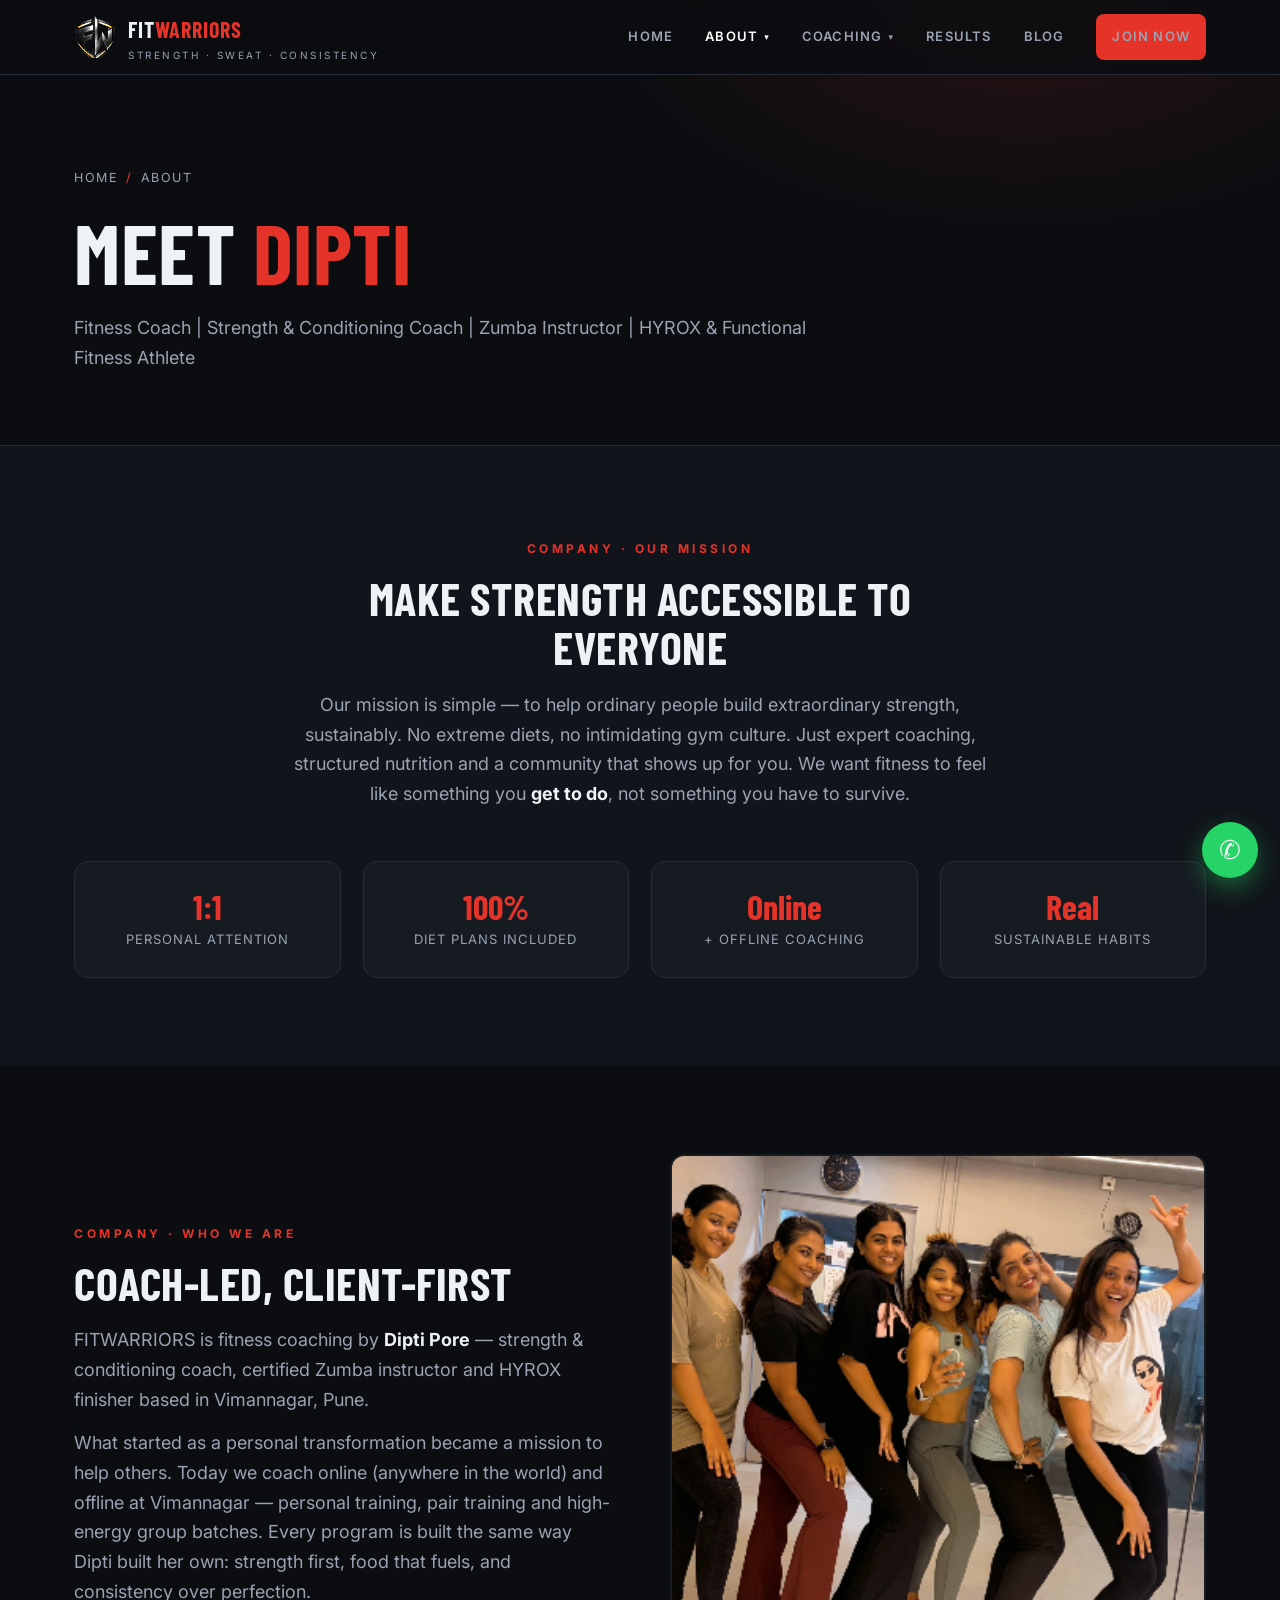
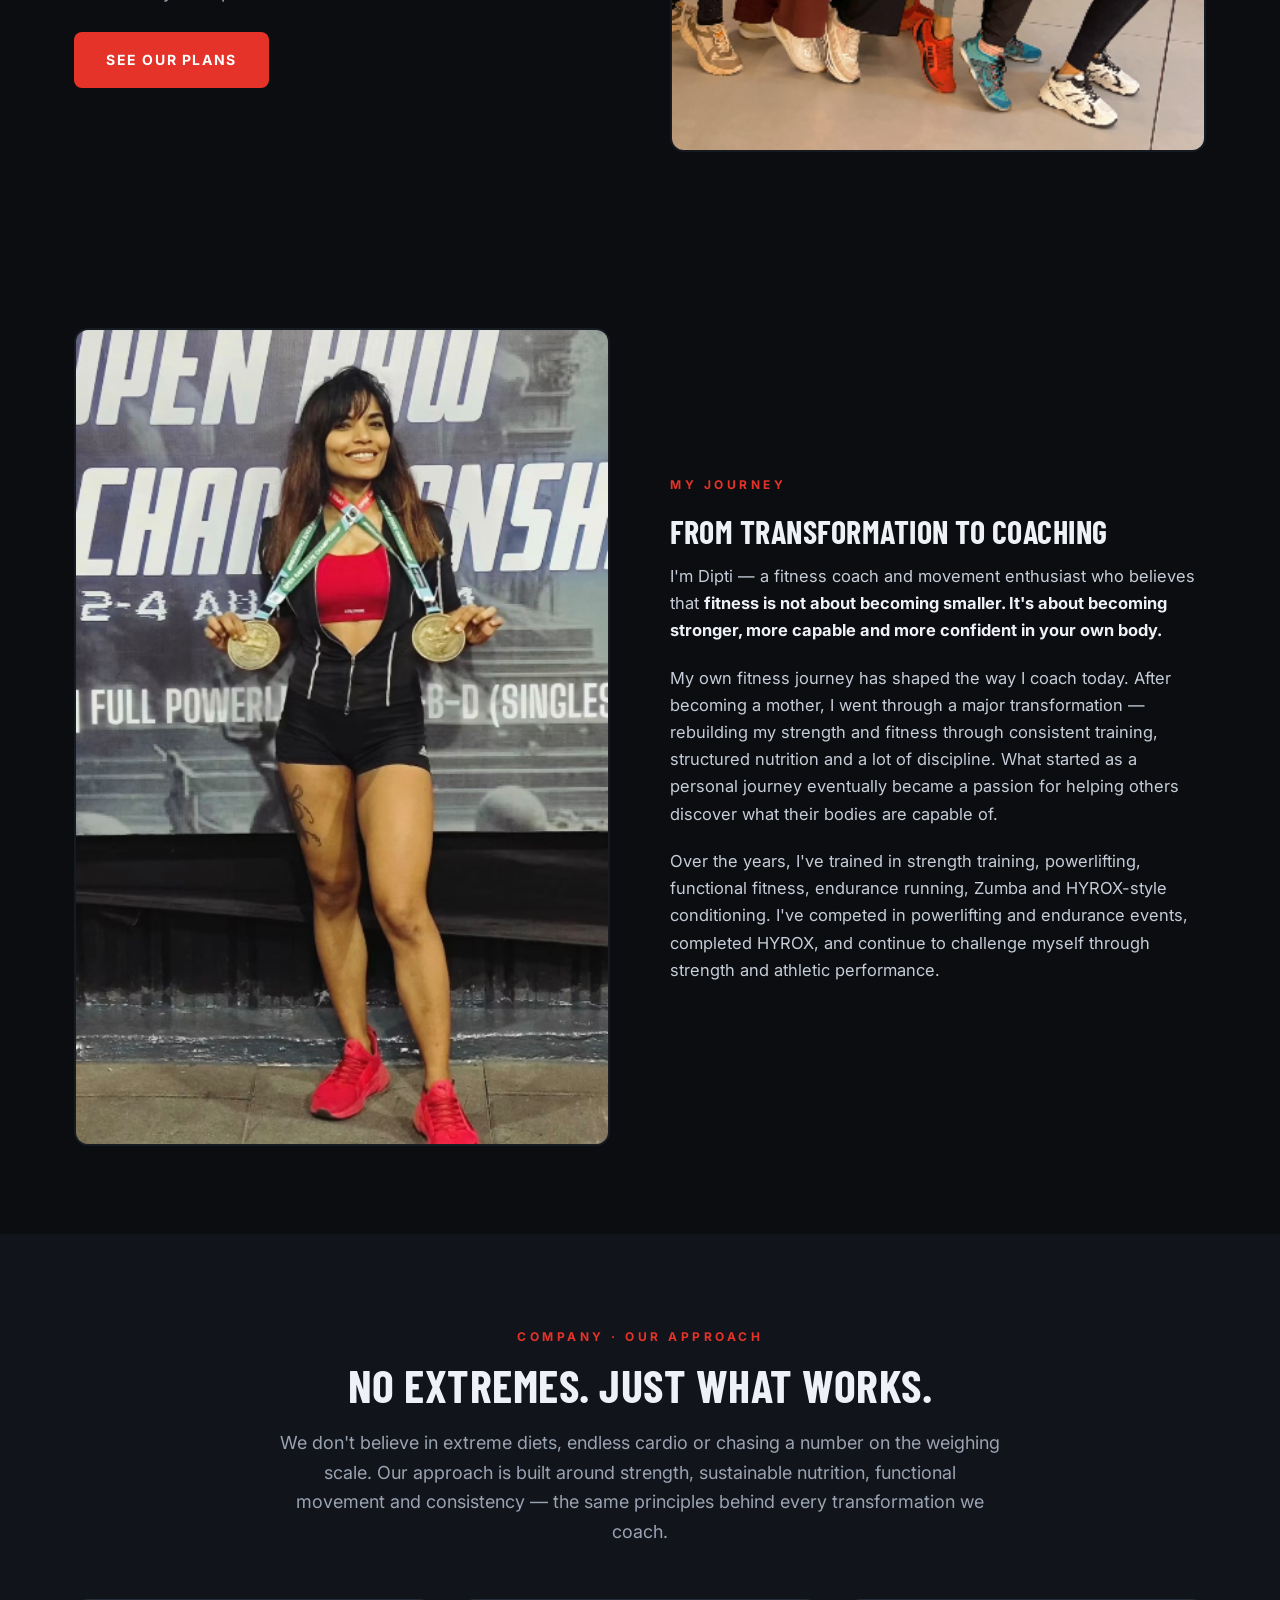
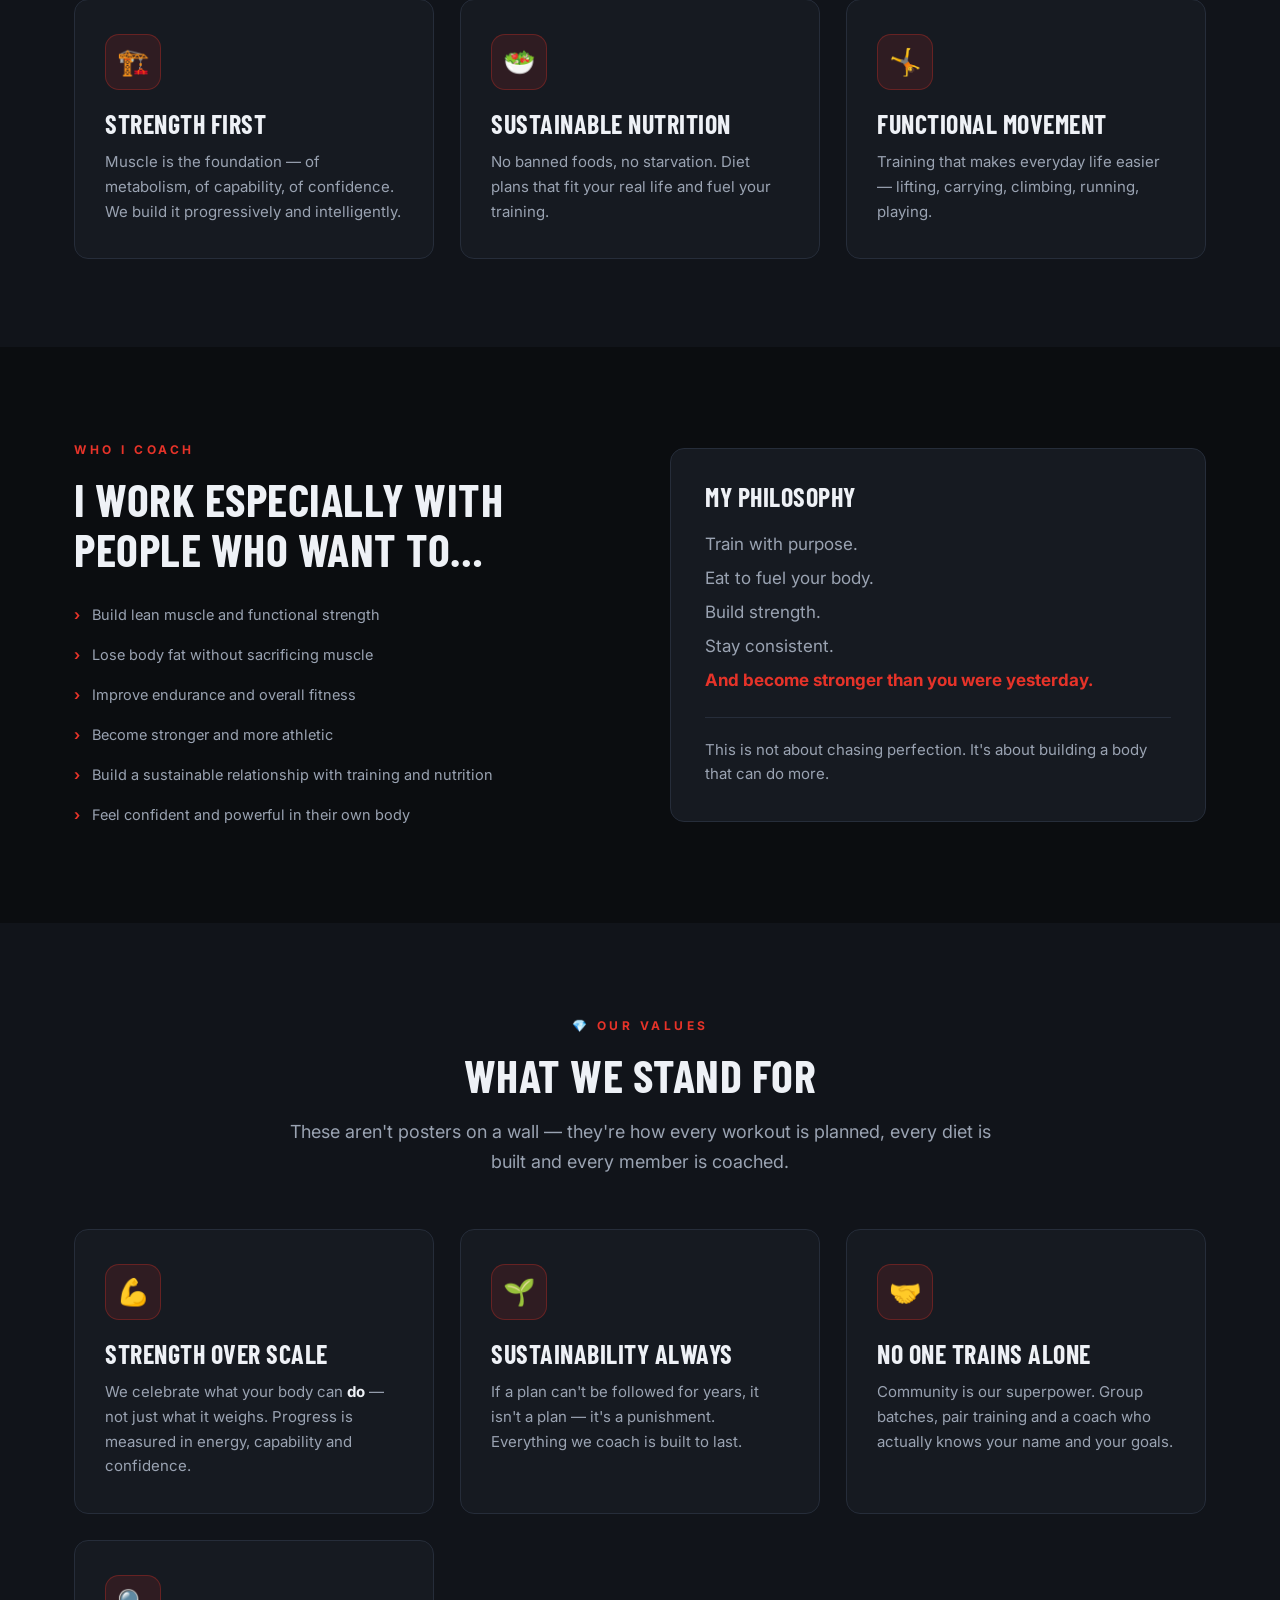
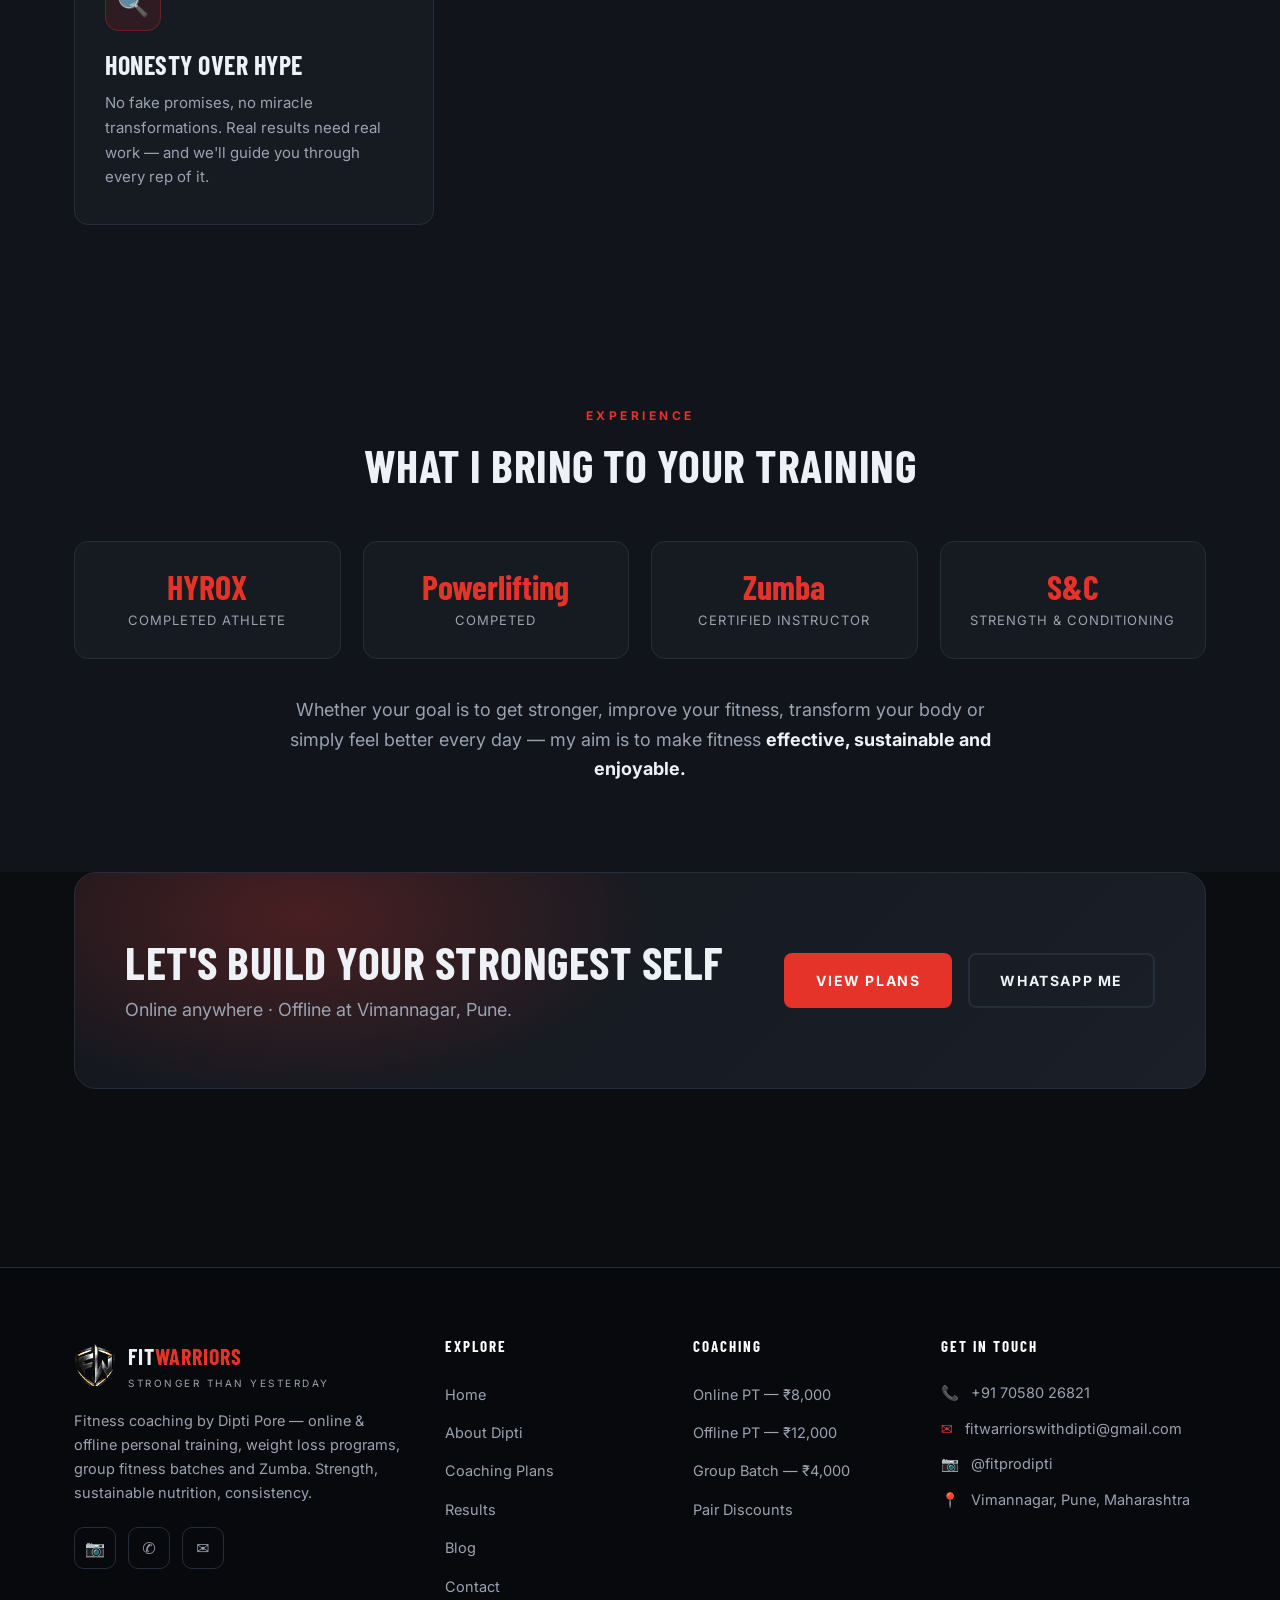
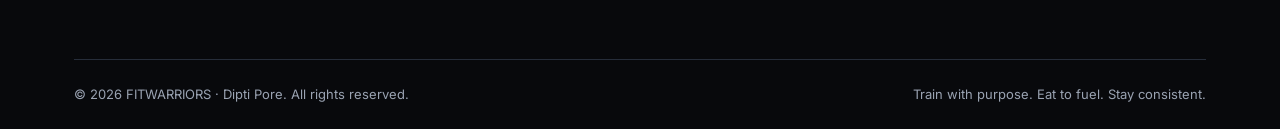
==== about.html @ 7a4e3135 "Initial commit: Complete FITWarrirors project Features added: - Main index.html with hero section - " ====
<!DOCTYPE html>
<html lang="en">
<head>
  <meta charset="UTF-8">
  <meta name="viewport" content="width=device-width, initial-scale=1.0">
  <title>About Dipti | Fitness Coach & HYROX Athlete | FITWARRIORS Pune</title>
  <meta name="description" content="Meet Dipti Pore — fitness coach, strength & conditioning coach, Zumba instructor and HYROX athlete in Vimannagar, Pune. Postpartum transformation to coaching.">
  <link rel="preconnect" href="https://fonts.googleapis.com">
  <link rel="preconnect" href="https://fonts.gstatic.com" crossorigin>
  <link href="https://fonts.googleapis.com/css2?family=Barlow+Condensed:wght@600;700&family=Inter:wght@400;500;600;700&display=swap" rel="stylesheet">
  <link rel="stylesheet" href="css/style.css">
  <link rel="icon" type="image/png" sizes="64x64" href="favicon.png">
  <link rel="apple-touch-icon" href="logo.png">
</head>
<body>

  <div class="scroll-progress"></div>
  <div class="blob-field">
    <div class="blob blob--1"></div>
    <div class="blob blob--2"></div>
    <div class="blob blob--3"></div>
  </div>

  <header class="site-header">
    <div class="container nav">
      <a class="brand" href="index.html">
        <img class="brand-mark" src="logo-mark.png" alt="FitWarriors logo" width="42" height="42">
        <span>
          <span class="brand-name">Fit<span>Warriors</span></span>
          <span class="brand-tag">Strength · Sweat · Consistency</span>
        </span>
      </a>
      <nav>
        <ul class="nav-links" id="nav-menu">
          <li><a href="index.html">Home</a></li>
          <li class="has-dropdown">
            <a href="about.html">About <span class="caret">▾</span></a>
            <ul class="dropdown">
              <li class="dropdown-label">Company</li>
              <li><a href="about.html#mission">Our Mission</a></li>
              <li><a href="about.html#who-we-are">Who We Are</a></li>
              <li><a href="about.html#approach">Our Approach</a></li>
              <li><a href="about.html#values" class="dropdown-standalone">💎 Our Values</a></li>
            </ul>
          </li>
          <li class="has-dropdown">
            <a href="plans.html">Coaching <span class="caret">▾</span></a>
            <ul class="dropdown">
              <li class="dropdown-label">Coaching Plans</li>
              <li><a href="plans.html#online">Online Personal Training</a></li>
              <li><a href="plans.html#offline">Offline Personal Training</a></li>
              <li><a href="plans.html#group">Group Fitness Batch</a></li>
            </ul>
          </li>
          <li><a href="results.html">Results</a></li>
          <li><a href="blog.html">Blog</a></li>
          <li><a href="contact.html" class="btn btn--primary btn--sm nav-cta">Join Now</a></li>
        </ul>
        <button class="nav-toggle" aria-label="Toggle menu" aria-expanded="false"><span></span><span></span><span></span></button>
      </nav>
    </div>
  </header>

  <!-- ============ PAGE HERO ============ -->
  <section class="page-hero">
    <div class="container">
      <div class="crumbs"><a href="index.html">Home</a><span class="sep">/</span>About</div>
      <h1>Meet <span class="accent">Dipti</span></h1>
      <p class="lead" style="max-width:760px;margin-top:16px">Fitness Coach | Strength & Conditioning Coach | Zumba Instructor | HYROX & Functional Fitness Athlete</p>
    </div>
  </section>

  <!-- ============ COMPANY ============ -->
  <section class="section section--alt" id="mission">
    <div class="container">
      <div class="section-head reveal">
        <span class="eyebrow">Company · Our Mission</span>
        <h2>Make Strength Accessible To Everyone</h2>
        <p class="lead">Our mission is simple — to help ordinary people build extraordinary strength, sustainably. No extreme diets, no intimidating gym culture. Just expert coaching, structured nutrition and a community that shows up for you. We want fitness to feel like something you <strong>get to do</strong>, not something you have to survive.</p>
      </div>
      <div class="fact-row">
        <div class="fact reveal"><b>1:1</b><span>Personal Attention</span></div>
        <div class="fact reveal"><b>100%</b><span>Diet Plans Included</span></div>
        <div class="fact reveal"><b>Online</b><span>+ Offline Coaching</span></div>
        <div class="fact reveal"><b>Real</b><span>Sustainable Habits</span></div>
      </div>
    </div>
  </section>

  <section class="section" id="who-we-are">
    <div class="container">
      <div class="split">
        <div class="reveal">
          <span class="eyebrow">Company · Who We Are</span>
          <h2>Coach-Led, Client-First</h2>
          <p class="lead">FITWARRIORS is fitness coaching by <strong>Dipti Pore</strong> — strength &amp; conditioning coach, certified Zumba instructor and HYROX finisher based in Vimannagar, Pune.</p>
          <p class="lead" style="margin-top:14px">What started as a personal transformation became a mission to help others. Today we coach online (anywhere in the world) and offline at Vimannagar — personal training, pair training and high-energy group batches. Every program is built the same way Dipti built her own: strength first, food that fuels, and consistency over perfection.</p>
          <a href="plans.html" class="btn btn--primary" style="margin-top:26px">See Our Plans</a>
        </div>
        <div class="photo-slot photo-slot--tall photo-slot--filled reveal d1">
          <img src="Image/Dipti_group5.png" alt="FITWARRIORS group batch training session with coach Dipti Pore">
        </div>
      </div>
    </div>
  </section>

  <!-- ============ STORY ============ -->
  <section class="section">
    <div class="container">
      <div class="split">
        <div class="photo-slot photo-slot--tall photo-slot--filled reveal">
          <img src="Image/dipti.png" alt="Dipti Pore — fitness coach, strength & conditioning coach and HYROX athlete">
        </div>
        <div class="article-body reveal">
          <span class="eyebrow">My Journey</span>
          <h2 style="margin-top:6px">From Transformation To Coaching</h2>
          <p>I'm Dipti — a fitness coach and movement enthusiast who believes that <strong>fitness is not about becoming smaller. It's about becoming stronger, more capable and more confident in your own body.</strong></p>
          <p>My own fitness journey has shaped the way I coach today. After becoming a mother, I went through a major transformation — rebuilding my strength and fitness through consistent training, structured nutrition and a lot of discipline. What started as a personal journey eventually became a passion for helping others discover what their bodies are capable of.</p>
          <p>Over the years, I've trained in strength training, powerlifting, functional fitness, endurance running, Zumba and HYROX-style conditioning. I've competed in powerlifting and endurance events, completed HYROX, and continue to challenge myself through strength and athletic performance.</p>
        </div>
      </div>
    </div>
  </section>

  <!-- ============ OUR APPROACH ============ -->
  <section class="section section--alt" id="approach">
    <div class="container">
      <div class="section-head reveal">
        <span class="eyebrow">Company · Our Approach</span>
        <h2>No Extremes. Just What Works.</h2>
        <p class="lead">We don't believe in extreme diets, endless cardio or chasing a number on the weighing scale. Our approach is built around strength, sustainable nutrition, functional movement and consistency — the same principles behind every transformation we coach.</p>
      </div>
      <div class="grid grid--3">
        <div class="card tilt shimmer reveal">
          <div class="icon-chip">🏗️</div>
          <h3>Strength First</h3>
          <p>Muscle is the foundation — of metabolism, of capability, of confidence. We build it progressively and intelligently.</p>
        </div>
        <div class="card tilt shimmer reveal d1">
          <div class="icon-chip">🥗</div>
          <h3>Sustainable Nutrition</h3>
          <p>No banned foods, no starvation. Diet plans that fit your real life and fuel your training.</p>
        </div>
        <div class="card tilt shimmer reveal d2">
          <div class="icon-chip">🤸</div>
          <h3>Functional Movement</h3>
          <p>Training that makes everyday life easier — lifting, carrying, climbing, running, playing.</p>
        </div>
      </div>
    </div>
  </section>

  <!-- ============ WHO I WORK WITH ============ -->
  <section class="section">
    <div class="container">
      <div class="split">
        <div class="reveal">
          <span class="eyebrow">Who I Coach</span>
          <h2>I Work Especially With People Who Want To…</h2>
          <ul class="check-list" style="margin-top:22px">
            <li>Build lean muscle and functional strength</li>
            <li>Lose body fat without sacrificing muscle</li>
            <li>Improve endurance and overall fitness</li>
            <li>Become stronger and more athletic</li>
            <li>Build a sustainable relationship with training and nutrition</li>
            <li>Feel confident and powerful in their own body</li>
          </ul>
        </div>
        <div class="reveal d1">
          <div class="panel">
            <h3 style="margin-bottom:16px">My Philosophy</h3>
            <p class="lead" style="font-size:17px;line-height:2">
              Train with purpose.<br>
              Eat to fuel your body.<br>
              Build strength.<br>
              Stay consistent.<br>
              <strong style="color:var(--clr-accent)">And become stronger than you were yesterday.</strong>
            </p>
            <hr style="border:0;border-top:1px solid var(--clr-border);margin:20px 0">
            <p style="color:var(--clr-muted);font-size:15px">This is not about chasing perfection. It's about building a body that can do more.</p>
          </div>
        </div>
      </div>
    </div>
  </section>

  <!-- ============ OUR VALUES ============ -->
  <section class="section section--alt" id="values">
    <div class="container">
      <div class="section-head reveal">
        <span class="eyebrow">💎 Our Values</span>
        <h2>What We Stand For</h2>
        <p class="lead">These aren't posters on a wall — they're how every workout is planned, every diet is built and every member is coached.</p>
      </div>
      <div class="grid grid--2">
        <div class="card tilt shimmer reveal">
          <div class="icon-chip">💪</div>
          <h3>Strength Over Scale</h3>
          <p>We celebrate what your body can <strong>do</strong> — not just what it weighs. Progress is measured in energy, capability and confidence.</p>
        </div>
        <div class="card tilt shimmer reveal d1">
          <div class="icon-chip">🌱</div>
          <h3>Sustainability Always</h3>
          <p>If a plan can't be followed for years, it isn't a plan — it's a punishment. Everything we coach is built to last.</p>
        </div>
        <div class="card tilt shimmer reveal d2">
          <div class="icon-chip">🤝</div>
          <h3>No One Trains Alone</h3>
          <p>Community is our superpower. Group batches, pair training and a coach who actually knows your name and your goals.</p>
        </div>
        <div class="card tilt shimmer reveal d3">
          <div class="icon-chip">🔍</div>
          <h3>Honesty Over Hype</h3>
          <p>No fake promises, no miracle transformations. Real results need real work — and we'll guide you through every rep of it.</p>
        </div>
      </div>
    </div>
  </section>

  <!-- ============ CREDENTIALS ============ -->
  <section class="section section--alt">
    <div class="container">
      <div class="section-head reveal">
        <span class="eyebrow">Experience</span>
        <h2>What I Bring To Your Training</h2>
      </div>
      <div class="fact-row">
        <div class="fact reveal"><b>HYROX</b><span>Completed Athlete</span></div>
        <div class="fact reveal"><b>Powerlifting</b><span>Competed</span></div>
        <div class="fact reveal"><b>Zumba</b><span>Certified Instructor</span></div>
        <div class="fact reveal"><b>S&C</b><span>Strength & Conditioning</span></div>
      </div>
      <p class="lead" style="text-align:center;max-width:720px;margin:36px auto 0">Whether your goal is to get stronger, improve your fitness, transform your body or simply feel better every day — my aim is to make fitness <strong>effective, sustainable and enjoyable.</strong></p>
    </div>
  </section>

  <!-- ============ CTA ============ -->
  <section class="section" style="padding-top:0">
    <div class="container">
      <div class="cta-band reveal">
        <div>
          <h2 style="margin-bottom:8px">Let's Build Your Strongest Self</h2>
          <p class="lead">Online anywhere · Offline at Vimannagar, Pune.</p>
        </div>
        <div class="hero-actions">
          <a href="plans.html" class="btn btn--primary">View Plans</a>
          <a href="https://wa.me/917058026821" class="btn btn--ghost">WhatsApp Me</a>
        </div>
      </div>
    </div>
  </section>

  <footer class="site-footer">
    <div class="container">
      <div class="footer-grid">
        <div>
          <a class="brand" href="index.html" style="margin-bottom:18px">
            <img class="brand-mark" src="logo-mark.png" alt="FitWarriors logo" width="42" height="42">
            <span>
              <span class="brand-name">Fit<span>Warriors</span></span>
              <span class="brand-tag">Stronger Than Yesterday</span>
            </span>
          </a>
          <p>Fitness coaching by Dipti Pore — online & offline personal training, weight loss programs, group fitness batches and Zumba. Strength, sustainable nutrition, consistency.</p>
          <div class="social-row">
            <a href="https://instagram.com/fitprodipti" aria-label="Instagram">📷</a>
            <a href="https://wa.me/917058026821" aria-label="WhatsApp">✆</a>
            <a href="mailto:fitwarriorswithdipti@gmail.com" aria-label="Email">✉</a>
          </div>
        </div>
        <div>
          <h4>Explore</h4>
          <ul class="footer-links">
            <li><a href="index.html">Home</a></li>
            <li><a href="about.html">About Dipti</a></li>
            <li><a href="plans.html">Coaching Plans</a></li>
            <li><a href="results.html">Results</a></li>
            <li><a href="blog.html">Blog</a></li>
            <li><a href="contact.html">Contact</a></li>
          </ul>
        </div>
        <div>
          <h4>Coaching</h4>
          <ul class="footer-links">
            <li><a href="plans.html#online">Online PT — ₹8,000</a></li>
            <li><a href="plans.html#offline">Offline PT — ₹12,000</a></li>
            <li><a href="plans.html#group">Group Batch — ₹4,000</a></li>
            <li><a href="plans.html#pair">Pair Discounts</a></li>
          </ul>
        </div>
        <div>
          <h4>Get In Touch</h4>
          <ul class="footer-contact">
            <li><span>📞</span><a href="tel:+917058026821">+91 70580 26821</a></li>
            <li><span>✉</span><a href="mailto:fitwarriorswithdipti@gmail.com">fitwarriorswithdipti@gmail.com</a></li>
            <li><span>📷</span><a href="https://instagram.com/fitprodipti">@fitprodipti</a></li>
            <li><span>📍</span><span>Vimannagar, Pune, Maharashtra</span></li>
          </ul>
        </div>
      </div>
      <div class="footer-bottom">
        <span>© <span id="yr">2026</span> FITWARRIORS · Dipti Pore. All rights reserved.</span>
        <span>Train with purpose. Eat to fuel. Stay consistent.</span>
      </div>
    </div>
  </footer>

  <a class="wa-float" href="https://wa.me/917058026821?text=Hi%20Dipti!%20I%20want%20to%20know%20more%20about%20your%20coaching%20plans." aria-label="Chat on WhatsApp">✆</a>
  <button class="to-top" aria-label="Back to top">↑</button>

  <script src="js/main.js"></script>
</body>
</html>
---- css/style.css ----
/* ==========================================================================
   Formula Fitness™ India — Professional Website Stylesheet
   ========================================================================== */

:root {
  --clr-bg: #0b0d10;
  --clr-bg-2: #11141a;
  --clr-surface: #161a21;
  --clr-surface-2: #1c212b;
  --clr-border: #262d3a;
  --clr-text: #eef1f6;
  --clr-muted: #9aa3b2;
  --clr-accent: #e63329;
  --clr-accent-hover: #ff4a3e;
  --clr-gold: #e8b64c;
  --radius: 14px;
  --font-display: "Barlow Condensed", "Arial Narrow", sans-serif;
  --font-body: "Inter", system-ui, -apple-system, "Segoe UI", Roboto, sans-serif;
  --container: 1180px;
  --shadow: 0 18px 40px rgba(0, 0, 0, .35);
}

/* ---------- Reset ---------- */
*, *::before, *::after { box-sizing: border-box; margin: 0; padding: 0; }
html { scroll-behavior: smooth; }
body {
  font-family: var(--font-body);
  background: var(--clr-bg);
  color: var(--clr-text);
  line-height: 1.65;
  font-size: 16px;
  -webkit-font-smoothing: antialiased;
}
img { max-width: 100%; display: block; }
a { color: inherit; text-decoration: none; }
ul { list-style: none; }
strong { color: var(--clr-text); }

/* ---------- Layout helpers ---------- */
.container { max-width: var(--container); margin: 0 auto; padding: 0 24px; }
.section { padding: 88px 0; }
.section--alt { background: var(--clr-bg-2); }
.section-head { max-width: 720px; margin: 0 auto 52px; text-align: center; }
.section-head--left { margin-left: 0; text-align: left; }

.eyebrow {
  display: inline-block;
  font-size: 12px;
  font-weight: 700;
  letter-spacing: 3.5px;
  text-transform: uppercase;
  color: var(--clr-accent);
  margin-bottom: 14px;
}

h1, h2, h3, h4 {
  font-family: var(--font-display);
  text-transform: uppercase;
  letter-spacing: .5px;
  line-height: 1.08;
  font-weight: 700;
}
h1 { font-size: clamp(44px, 7vw, 84px); }
h2 { font-size: clamp(30px, 4.5vw, 46px); margin-bottom: 18px; }
h3 { font-size: clamp(20px, 2.6vw, 26px); margin-bottom: 12px; }
.lead { color: var(--clr-muted); font-size: 18px; }

.accent { color: var(--clr-accent); }

/* ---------- Buttons ---------- */
.btn {
  display: inline-flex;
  align-items: center;
  gap: 10px;
  padding: 14px 30px;
  border-radius: 8px;
  font-weight: 700;
  font-size: 14px;
  letter-spacing: 1.6px;
  text-transform: uppercase;
  border: 2px solid transparent;
  cursor: pointer;
  transition: all .25s ease;
  font-family: var(--font-body);
}
.btn--primary { background: var(--clr-accent); color: #fff; }
.btn--primary:hover { background: var(--clr-accent-hover); transform: translateY(-2px); box-shadow: 0 10px 24px rgba(230, 51, 41, .35); }
.btn--ghost { border-color: var(--clr-border); color: var(--clr-text); background: transparent; }
.btn--ghost:hover { border-color: var(--clr-accent); color: var(--clr-accent); transform: translateY(-2px); }
.btn--sm { padding: 10px 20px; font-size: 12px; }

/* ---------- Header / Nav ---------- */
.site-header {
  position: fixed;
  inset: 0 0 auto 0;
  z-index: 100;
  background: rgba(11, 13, 16, .82);
  backdrop-filter: blur(12px);
  border-bottom: 1px solid var(--clr-border);
}
.nav {
  display: flex;
  align-items: center;
  justify-content: space-between;
  height: 74px;
}
.brand { display: flex; align-items: center; gap: 12px; }
.brand-mark {
  width: 42px; height: 42px;
  object-fit: contain;
  display: block;
  flex: none;
  /* The emblem is black/silver; lift it so it reads on the dark header & footer. */
  filter: brightness(2) contrast(1.1);
  transition: filter .2s ease;
}
.brand:hover .brand-mark { filter: brightness(2.35) contrast(1.1); }
.brand-name {
  font-family: var(--font-display);
  font-size: 22px; font-weight: 700;
  text-transform: uppercase; letter-spacing: 1px;
}
.brand-name span { color: var(--clr-accent); }
.brand-tag { display: block; font-size: 10px; letter-spacing: 2.5px; color: var(--clr-muted); text-transform: uppercase; }

.nav-links { display: flex; align-items: center; gap: 4px; }
.nav-links > li { position: relative; }
.nav-links > li > a {
  display: flex; align-items: center; gap: 6px;
  padding: 10px 14px;
  font-size: 13px; font-weight: 600;
  letter-spacing: 1.2px; text-transform: uppercase;
  color: var(--clr-muted);
  border-radius: 8px;
  transition: color .2s;
}
.nav-links > li > a:hover,
.nav-links > li > a.active { color: #fff; }
.caret { font-size: 9px; transition: transform .2s; }
.nav-links li:hover .caret { transform: rotate(180deg); }

.dropdown {
  position: absolute; top: 100%; left: 0;
  min-width: 210px;
  background: var(--clr-surface);
  border: 1px solid var(--clr-border);
  border-radius: 12px;
  padding: 8px;
  box-shadow: var(--shadow);
  opacity: 0; visibility: hidden; transform: translateY(8px);
  transition: all .22s ease;
}
.nav-links li:hover > .dropdown,
.nav-links li:focus-within > .dropdown { opacity: 1; visibility: visible; transform: translateY(0); }
.dropdown a {
  display: block;
  padding: 10px 14px;
  font-size: 13.5px;
  color: var(--clr-muted);
  border-radius: 8px;
}
.dropdown a:hover { background: var(--clr-surface-2); color: #fff; }
.dropdown-label {
  padding: 10px 14px 4px;
  font-size: 10.5px; font-weight: 700;
  letter-spacing: 2px; text-transform: uppercase;
  color: var(--clr-accent);
}
.dropdown-label:not(:first-child) {
  margin-top: 8px;
  border-top: 1px solid var(--clr-border);
  padding-top: 12px;
}
.dropdown-standalone {
  margin-top: 6px;
  border-top: 1px solid var(--clr-border);
  color: var(--clr-gold) !important;
}
#mission, #who-we-are, #approach, #values { scroll-margin-top: 96px; }

.nav-cta { margin-left: 14px; }
.nav-toggle {
  display: none;
  background: none; border: 0; cursor: pointer;
  width: 44px; height: 44px;
  flex-direction: column; justify-content: center; align-items: center; gap: 5px;
}
.nav-toggle span {
  display: block; width: 24px; height: 2px;
  background: var(--clr-text); border-radius: 2px;
  transition: all .25s;
}

/* ---------- Hero ---------- */
.hero {
  position: relative;
  min-height: 92vh;
  display: flex; align-items: center;
  padding: 150px 0 90px;
  background:
    radial-gradient(900px 500px at 85% 10%, rgba(230, 51, 41, .16), transparent 60%),
    radial-gradient(700px 420px at 10% 90%, rgba(232, 182, 76, .08), transparent 60%),
    var(--clr-bg);
  overflow: hidden;
}
.hero-grid {
  position: absolute; inset: 0;
  background-image:
    linear-gradient(rgba(255,255,255,.028) 1px, transparent 1px),
    linear-gradient(90deg, rgba(255,255,255,.028) 1px, transparent 1px);
  background-size: 56px 56px;
  mask-image: radial-gradient(ellipse at 50% 40%, #000 30%, transparent 75%);
}
.hero-inner { position: relative; max-width: 860px; }
.hero-kicker {
  display: inline-flex; align-items: center; gap: 10px;
  border: 1px solid var(--clr-border);
  background: rgba(255,255,255,.03);
  padding: 8px 18px; border-radius: 100px;
  font-size: 12px; font-weight: 600; letter-spacing: 2px; text-transform: uppercase;
  color: var(--clr-muted);
  margin-bottom: 26px;
}
.hero-kicker .dot { width: 8px; height: 8px; border-radius: 50%; background: var(--clr-accent); animation: pulse 2s infinite; }
@keyframes pulse { 0%,100% { opacity: 1; } 50% { opacity: .35; } }
.hero h1 { margin-bottom: 24px; }
.hero h1 .outline {
  color: transparent;
  -webkit-text-stroke: 1.5px var(--clr-accent);
}
.hero .lead { max-width: 620px; margin-bottom: 36px; }
.hero-actions { display: flex; flex-wrap: wrap; gap: 16px; }

.hero-stats {
  display: grid;
  grid-template-columns: repeat(auto-fit, minmax(160px, 1fr));
  gap: 22px;
  margin-top: 70px;
  max-width: 760px;
}
.stat {
  border-left: 3px solid var(--clr-accent);
  padding-left: 18px;
}
.stat b {
  display: block;
  font-family: var(--font-display);
  font-size: 40px; line-height: 1;
  margin-bottom: 6px;
}
.stat span { font-size: 13px; color: var(--clr-muted); letter-spacing: 1px; text-transform: uppercase; }

/* Page hero (inner pages) */
.page-hero {
  padding: 168px 0 72px;
  background:
    radial-gradient(700px 380px at 80% 0%, rgba(230, 51, 41, .14), transparent 60%),
    var(--clr-bg);
  border-bottom: 1px solid var(--clr-border);
}
.page-hero .crumbs { margin-bottom: 18px; }
.crumbs { font-size: 12.5px; letter-spacing: 1.5px; text-transform: uppercase; color: var(--clr-muted); }
.crumbs a:hover { color: var(--clr-accent); }
.crumbs .sep { margin: 0 8px; color: var(--clr-accent); }

/* ---------- Cards & grids ---------- */
.grid { display: grid; gap: 26px; }
.grid--2 { grid-template-columns: repeat(auto-fit, minmax(300px, 1fr)); }
.grid--3 { grid-template-columns: repeat(auto-fit, minmax(280px, 1fr)); }
.grid--4 { grid-template-columns: repeat(auto-fit, minmax(230px, 1fr)); }

.card {
  background: var(--clr-surface);
  border: 1px solid var(--clr-border);
  border-radius: var(--radius);
  padding: 34px 30px;
  transition: transform .25s ease, border-color .25s ease, box-shadow .25s ease;
}
.card:hover { transform: translateY(-6px); border-color: rgba(230, 51, 41, .55); box-shadow: var(--shadow); }

.icon-chip {
  width: 56px; height: 56px;
  border-radius: 14px;
  display: grid; place-items: center;
  font-size: 26px;
  background: rgba(230, 51, 41, .12);
  border: 1px solid rgba(230, 51, 41, .3);
  margin-bottom: 20px;
}
.card p { color: var(--clr-muted); font-size: 15px; }

/* Visual placeholder panels (self-contained, no external images) */
.visual {
  position: relative;
  border-radius: var(--radius);
  border: 1px solid var(--clr-border);
  overflow: hidden;
  min-height: 300px;
  display: grid; place-items: center;
  background: linear-gradient(135deg, #171b23 0%, #232a36 50%, #171b23 100%);
}
.visual::before {
  content: "";
  position: absolute; inset: 0;
  background:
    radial-gradient(420px 260px at 75% 25%, rgba(230, 51, 41, .22), transparent 65%),
    repeating-linear-gradient(45deg, transparent 0 22px, rgba(255,255,255,.02) 22px 44px);
}
.visual .visual-icon { position: relative; font-size: 64px; filter: drop-shadow(0 8px 20px rgba(0,0,0,.5)); }
.visual .visual-caption {
  position: absolute; left: 20px; bottom: 18px;
  font-size: 12px; letter-spacing: 2px; text-transform: uppercase; color: var(--clr-muted);
}

/* ---------- Split feature ---------- */
.split {
  display: grid;
  grid-template-columns: 1fr 1fr;
  gap: 60px;
  align-items: center;
}
.split .visual { min-height: 380px; }

/* ---------- Membership pricing ---------- */
.price-card {
  position: relative;
  background: var(--clr-surface);
  border: 1px solid var(--clr-border);
  border-radius: var(--radius);
  padding: 40px 32px;
  display: flex; flex-direction: column;
  transition: transform .25s, border-color .25s;
}
.price-card:hover { transform: translateY(-6px); border-color: rgba(230,51,41,.55); }
.price-card--featured {
  border-color: var(--clr-accent);
  background: linear-gradient(180deg, rgba(230,51,41,.08), var(--clr-surface) 45%);
}
.price-badge {
  position: absolute; top: -13px; left: 50%; transform: translateX(-50%);
  background: var(--clr-accent); color: #fff;
  font-size: 11px; font-weight: 700; letter-spacing: 2px; text-transform: uppercase;
  padding: 5px 16px; border-radius: 100px; white-space: nowrap;
}

/* ---------- Discount offer ---------- */
.price--offer { display: flex; align-items: center; gap: 16px; flex-wrap: wrap; }
.price-row { display: flex; align-items: baseline; gap: 10px; }
.price-old {
  font-family: var(--font-display);
  font-size: 30px; font-weight: 700; color: var(--clr-muted);
  text-decoration: line-through;
  text-decoration-thickness: 3px;
  text-decoration-color: var(--clr-accent);
}
.price-new {
  font-family: var(--font-display);
  font-size: 52px; font-weight: 700; line-height: 1;
  color: var(--clr-accent);
}
.discount-badge {
  display: inline-block;
  background: var(--clr-gold);
  color: #1a1200;
  font-size: 13px; font-weight: 700; letter-spacing: 1px; text-transform: uppercase;
  padding: 6px 12px; border-radius: 100px; white-space: nowrap;
  animation: badge-pop 1.6s ease-in-out infinite;
}
@keyframes badge-pop {
  0%, 100% { transform: scale(1) rotate(0deg); }
  50% { transform: scale(1.08) rotate(-3deg); }
}
@media (prefers-reduced-motion: reduce) {
  .discount-badge { animation: none; }
}

/* ---------- Referral offer strip ---------- */
.referral-strip {
  display: flex;
  align-items: flex-start;
  gap: 14px;
  background: linear-gradient(135deg, rgba(232, 182, 76, .12), rgba(230, 51, 41, .10));
  border: 1px solid rgba(232, 182, 76, .45);
  border-radius: var(--radius);
  padding: 14px 16px;
  margin-bottom: 22px;
}
.referral-strip__icon {
  font-size: 26px;
  line-height: 1;
  animation: badge-pop 1.6s ease-in-out infinite;
}
.referral-strip__text {
  display: flex;
  flex-direction: column;
  gap: 4px;
  font-size: 13.5px;
  color: var(--clr-muted);
  line-height: 1.5;
}
.referral-strip__text b { color: var(--clr-text); }
.referral-strip__text b:last-child { color: var(--clr-gold); }
@media (prefers-reduced-motion: reduce) {
  .referral-strip__icon { animation: none; }
}
.price-tier { font-family: var(--font-display); font-size: 24px; text-transform: uppercase; letter-spacing: 1.5px; }
.price-tier small { display: block; font-family: var(--font-body); font-size: 12px; color: var(--clr-muted); letter-spacing: 2px; margin-top: 4px; }
.price {
  font-family: var(--font-display);
  font-size: 52px; font-weight: 700; line-height: 1;
  margin: 22px 0 4px;
}
.price sup { font-size: 22px; color: var(--clr-accent); }
.price-period { font-size: 13px; color: var(--clr-muted); margin-bottom: 26px; }
.price-card hr { border: 0; border-top: 1px solid var(--clr-border); margin: 0 0 22px; }
.price-feats { flex: 1; margin-bottom: 30px; }
.price-feats li {
  display: flex; gap: 10px; align-items: flex-start;
  padding: 7px 0;
  font-size: 14.5px; color: var(--clr-muted);
}
.price-feats li::before { content: "✓"; color: var(--clr-accent); font-weight: 700; }
.price-feats li.muted { opacity: .45; }
.price-feats li.muted::before { content: "—"; }
.price-feats li strong { color: var(--clr-text); font-weight: 600; }
.price-note { font-size: 12px; color: var(--clr-muted); margin-top: 12px; }

/* ---------- Steps ---------- */
.steps { counter-reset: step; display: grid; gap: 26px; }
.step {
  display: grid;
  grid-template-columns: 74px 1fr;
  gap: 26px;
  background: var(--clr-surface);
  border: 1px solid var(--clr-border);
  border-radius: var(--radius);
  padding: 32px 34px;
}
.step-num {
  counter-increment: step;
  width: 74px; height: 74px;
  display: grid; place-items: center;
  font-family: var(--font-display); font-size: 34px; font-weight: 700;
  color: var(--clr-accent);
  border: 2px solid rgba(230,51,41,.4);
  border-radius: 16px;
  background: rgba(230,51,41,.06);
}
.step h3 { margin-bottom: 8px; }
.step p { color: var(--clr-muted); font-size: 15px; }

/* ---------- Project / location cards ---------- */
.proj-card { padding: 0; overflow: hidden; }
.proj-card .visual { border: 0; border-radius: 0; min-height: 220px; }
.proj-body { padding: 26px 28px 30px; }
.proj-tag {
  display: inline-block;
  font-size: 11px; font-weight: 700; letter-spacing: 2px; text-transform: uppercase;
  color: var(--clr-gold);
  margin-bottom: 10px;
}
.proj-body p { font-size: 14.5px; }

/* ---------- Team ---------- */
.team-card { text-align: center; padding: 38px 26px; }
.team-avatar {
  width: 96px; height: 96px;
  margin: 0 auto 20px;
  border-radius: 50%;
  display: grid; place-items: center;
  font-family: var(--font-display); font-size: 34px; font-weight: 700;
  color: #fff;
  background: linear-gradient(135deg, var(--clr-accent), #7d100a);
  border: 3px solid rgba(230,51,41,.35);
}
.team-card h3 { margin-bottom: 4px; }
.team-role { font-size: 13px; color: var(--clr-gold); letter-spacing: 1px; text-transform: uppercase; margin-bottom: 14px; }
.team-card p { font-size: 14.5px; }

/* ---------- Testimonials ---------- */
.quote-card { position: relative; }
.quote-card::before {
  content: "“";
  position: absolute; top: 6px; right: 26px;
  font-family: Georgia, serif;
  font-size: 110px; line-height: 1;
  color: rgba(230, 51, 41, .18);
}
.quote-stars { color: var(--clr-gold); letter-spacing: 3px; margin-bottom: 16px; }
.quote-card blockquote { font-size: 15.5px; color: var(--clr-text); margin-bottom: 22px; }
.quote-who b { display: block; font-size: 15px; }
.quote-who span { font-size: 13px; color: var(--clr-muted); }

/* ---------- EMI / notice panels ---------- */
.panel {
  background: var(--clr-surface);
  border: 1px solid var(--clr-border);
  border-radius: var(--radius);
  padding: 34px;
}
.panel--warn { border-left: 4px solid var(--clr-gold); }
.panel h3 { display: flex; align-items: center; gap: 12px; }
.check-list li {
  display: flex; gap: 12px;
  padding: 8px 0;
  color: var(--clr-muted); font-size: 14.5px;
}
.check-list li::before { content: "›"; color: var(--clr-accent); font-weight: 700; }

/* ---------- Brand page ---------- */
.brand-hero .visual { min-height: 420px; }
.fact-row { display: grid; grid-template-columns: repeat(auto-fit, minmax(200px, 1fr)); gap: 22px; margin-top: 40px; }
.fact {
  border: 1px solid var(--clr-border);
  border-radius: var(--radius);
  background: var(--clr-surface);
  padding: 26px;
  text-align: center;
}
.fact b { display: block; font-family: var(--font-display); font-size: 34px; color: var(--clr-accent); line-height: 1.1; }
.fact span { font-size: 13px; color: var(--clr-muted); text-transform: uppercase; letter-spacing: 1px; }

/* ---------- Contact / forms ---------- */
.contact-grid { display: grid; grid-template-columns: 1fr 1.2fr; gap: 50px; }
.contact-item { display: flex; gap: 18px; padding: 20px 0; border-bottom: 1px solid var(--clr-border); }
.contact-item:last-child { border-bottom: 0; }
.contact-item .icon-chip { width: 48px; height: 48px; font-size: 22px; margin: 0; flex-shrink: 0; }
.contact-item b { display: block; font-size: 13px; letter-spacing: 1.5px; text-transform: uppercase; color: var(--clr-muted); margin-bottom: 4px; }
.contact-item a:hover { color: var(--clr-accent); }

.form-grid { display: grid; grid-template-columns: 1fr 1fr; gap: 18px; }
.form-grid .full { grid-column: 1 / -1; }
.field label {
  display: block;
  font-size: 12px; font-weight: 700;
  letter-spacing: 1.5px; text-transform: uppercase;
  color: var(--clr-muted);
  margin-bottom: 8px;
}
.field input, .field select, .field textarea {
  width: 100%;
  background: var(--clr-bg-2);
  border: 1px solid var(--clr-border);
  border-radius: 10px;
  color: var(--clr-text);
  padding: 14px 16px;
  font-size: 15px;
  font-family: var(--font-body);
  transition: border-color .2s;
}
.field input:focus, .field select:focus, .field textarea:focus {
  outline: none;
  border-color: var(--clr-accent);
}
.field textarea { min-height: 130px; resize: vertical; }
.form-status { margin-top: 14px; font-size: 14px; color: var(--clr-gold); display: none; }
.form-status.show { display: block; }

/* ---------- Map placeholder ---------- */
.map-box {
  border: 1px solid var(--clr-border);
  border-radius: var(--radius);
  min-height: 320px;
  display: grid; place-items: center;
  background:
    linear-gradient(rgba(255,255,255,.03) 1px, transparent 1px) 0 0 / 40px 40px,
    linear-gradient(90deg, rgba(255,255,255,.03) 1px, transparent 1px) 0 0 / 40px 40px,
    linear-gradient(135deg, #141821, #1b2230);
  text-align: center;
  padding: 30px;
}
.map-pin { font-size: 46px; margin-bottom: 10px; }

/* ---------- CTA band ---------- */
.cta-band {
  background:
    radial-gradient(600px 300px at 20% 20%, rgba(230,51,41,.25), transparent 60%),
    linear-gradient(135deg, #14171d, #1a1f28);
  border: 1px solid var(--clr-border);
  border-radius: 22px;
  padding: 64px 50px;
  display: flex; align-items: center; justify-content: space-between;
  gap: 34px; flex-wrap: wrap;
}

/* ---------- Tables ---------- */
.table-wrap { overflow-x: auto; border: 1px solid var(--clr-border); border-radius: var(--radius); }
table.compare { width: 100%; border-collapse: collapse; min-width: 640px; }
table.compare th, table.compare td {
  padding: 16px 20px;
  text-align: left;
  border-bottom: 1px solid var(--clr-border);
  font-size: 14.5px;
}
table.compare thead th {
  background: var(--clr-surface-2);
  font-family: var(--font-display);
  letter-spacing: 1.5px; text-transform: uppercase;
  font-size: 15px;
}
table.compare tbody tr:hover { background: rgba(255,255,255,.02); }
table.compare td:first-child { font-weight: 600; color: var(--clr-text); }
table.compare td { color: var(--clr-muted); }

/* ---------- Footer ---------- */
.site-footer {
  background: #08090c;
  border-top: 1px solid var(--clr-border);
  padding: 70px 0 0;
  margin-top: 90px;
}
.footer-grid {
  display: grid;
  grid-template-columns: 1.6fr 1fr 1fr 1.3fr;
  gap: 44px;
  padding-bottom: 54px;
}
.site-footer h4 {
  font-size: 15px; letter-spacing: 2px;
  margin-bottom: 20px; color: #fff;
}
.site-footer p { color: var(--clr-muted); font-size: 14.5px; }
.footer-links li { padding: 6px 0; }
.footer-links a { color: var(--clr-muted); font-size: 14.5px; transition: color .2s, padding-left .2s; }
.footer-links a:hover { color: var(--clr-accent); padding-left: 6px; }
.footer-contact li {
  display: flex; gap: 12px;
  color: var(--clr-muted); font-size: 14.5px;
  padding: 6px 0;
}
.footer-contact li span:first-child { color: var(--clr-accent); }
.social-row { display: flex; gap: 12px; margin-top: 22px; }
.social-row a {
  width: 42px; height: 42px;
  display: grid; place-items: center;
  border: 1px solid var(--clr-border);
  border-radius: 10px;
  font-size: 16px;
  color: var(--clr-muted);
  transition: all .2s;
}
.social-row a:hover { border-color: var(--clr-accent); color: var(--clr-accent); transform: translateY(-3px); }
.footer-bottom {
  border-top: 1px solid var(--clr-border);
  padding: 24px 0;
  display: flex; align-items: center; justify-content: space-between;
  gap: 14px; flex-wrap: wrap;
  font-size: 13px; color: var(--clr-muted);
}
.footer-bottom a:hover { color: var(--clr-accent); }

/* ---------- WhatsApp float ---------- */
.wa-float {
  position: fixed; right: 22px; bottom: 22px; z-index: 90;
  width: 56px; height: 56px; border-radius: 50%;
  background: #25d366;
  display: grid; place-items: center;
  font-size: 26px;
  box-shadow: 0 10px 26px rgba(37, 211, 102, .4);
  transition: transform .2s;
}
.wa-float:hover { transform: scale(1.08); }

/* ---------- Reveal animation ---------- */
.reveal { opacity: 0; transform: translateY(26px); transition: opacity .7s ease, transform .7s ease; }
.reveal.in { opacity: 1; transform: none; }

/* ==========================================================================
   MOTION & EFFECTS LAYER — floating cards, marquee, glow, tilt, counters
   ========================================================================== */

/* ---------- Scroll progress bar ---------- */
.scroll-progress {
  position: fixed;
  top: 0; left: 0;
  height: 3px;
  width: 0%;
  background: linear-gradient(90deg, var(--clr-accent), var(--clr-gold));
  z-index: 200;
  transition: width .08s linear;
}

/* ---------- Ambient background blobs ---------- */
.blob-field {
  position: fixed;
  inset: 0;
  z-index: -1;
  overflow: hidden;
  pointer-events: none;
}
.blob {
  position: absolute;
  border-radius: 50%;
  filter: blur(90px);
  opacity: .14;
  animation: blobDrift 26s ease-in-out infinite alternate;
}
.blob--1 { width: 520px; height: 520px; background: var(--clr-accent); top: -160px; right: -120px; }
.blob--2 { width: 420px; height: 420px; background: #4f46e5; bottom: -140px; left: -120px; animation-delay: -8s; }
.blob--3 { width: 320px; height: 320px; background: var(--clr-gold); top: 40%; left: 55%; opacity: .07; animation-delay: -16s; }
@keyframes blobDrift {
  0%   { transform: translate(0, 0) scale(1); }
  50%  { transform: translate(-60px, 50px) scale(1.15); }
  100% { transform: translate(50px, -40px) scale(.95); }
}

/* ---------- Floating hero visual chips ---------- */
.hero-visual {
  position: absolute;
  right: 0;
  top: 50%;
  transform: translateY(-50%);
  width: 420px;
  height: 380px;
  display: none;
}
@media (min-width: 1100px) {
  .hero-visual { display: block; }
  .hero .hero-inner { max-width: 660px; }
}
.float-card {
  position: absolute;
  background: rgba(22, 26, 33, .88);
  border: 1px solid var(--clr-border);
  border-radius: 16px;
  padding: 16px 22px;
  backdrop-filter: blur(8px);
  box-shadow: var(--shadow);
  animation: floaty 6s ease-in-out infinite;
  display: flex;
  align-items: center;
  gap: 14px;
  z-index: 2;
}
.float-card .fc-icon { font-size: 30px; }
.float-card b { display: block; font-size: 15px; }
.float-card span { font-size: 12px; color: var(--clr-muted); }
.float-card--1 { top: 8%; left: 4%; animation-delay: 0s; }
.float-card--2 { top: 38%; right: 6%; animation-delay: -2s; }
.float-card--3 { bottom: 10%; left: 12%; animation-delay: -4s; }
@keyframes floaty {
  0%, 100% { transform: translateY(0) rotate(-.5deg); }
  50%      { transform: translateY(-16px) rotate(.5deg); }
}

/* ---------- Marquee strip ---------- */
.marquee {
  overflow: hidden;
  border-top: 1px solid var(--clr-border);
  border-bottom: 1px solid var(--clr-border);
  background: rgba(230, 51, 41, .05);
  padding: 18px 0;
  position: relative;
}
.marquee::before,
.marquee::after {
  content: "";
  position: absolute;
  top: 0; bottom: 0;
  width: 120px;
  z-index: 2;
  pointer-events: none;
}
.marquee::before { left: 0;  background: linear-gradient(90deg, var(--clr-bg), transparent); }
.marquee::after  { right: 0; background: linear-gradient(-90deg, var(--clr-bg), transparent); }
.marquee-track {
  display: flex;
  gap: 60px;
  width: max-content;
  animation: marquee 30s linear infinite;
}
.marquee:hover .marquee-track { animation-play-state: paused; }
.marquee-item {
  font-family: var(--font-display);
  font-size: 22px;
  letter-spacing: 2px;
  text-transform: uppercase;
  color: var(--clr-muted);
  display: flex;
  align-items: center;
  gap: 60px;
  white-space: nowrap;
}
.marquee-item::after { content: "✦"; color: var(--clr-accent); font-size: 16px; }
@keyframes marquee {
  from { transform: translateX(0); }
  to   { transform: translateX(-50%); }
}

/* ---------- Photo marquee strip ---------- */
.photo-marquee {
  overflow: hidden;
  border-top: 1px solid var(--clr-border);
  border-bottom: 1px solid var(--clr-border);
  background: rgba(230, 51, 41, .05);
  padding: 18px 0;
  position: relative;
}
.photo-marquee::before,
.photo-marquee::after {
  content: "";
  position: absolute;
  top: 0; bottom: 0;
  width: 120px;
  z-index: 2;
  pointer-events: none;
}
.photo-marquee::before { left: 0;  background: linear-gradient(90deg, var(--clr-bg), transparent); }
.photo-marquee::after  { right: 0; background: linear-gradient(-90deg, var(--clr-bg), transparent); }
.photo-marquee-track {
  display: flex;
  gap: 16px;
  width: max-content;
  animation: marquee 45s linear infinite;
}
.photo-marquee:hover .photo-marquee-track { animation-play-state: paused; }
.photo-marquee-item {
  height: 170px;
  width: auto;
  aspect-ratio: 3 / 4;
  object-fit: cover;
  border-radius: 14px;
  border: 1px solid var(--clr-border);
  filter: saturate(.95);
  transition: transform .3s ease, border-color .3s ease, filter .3s ease;
}
.photo-marquee-item:hover {
  transform: translateY(-6px) scale(1.04);
  border-color: rgba(230, 51, 41, .55);
  filter: saturate(1.08);
  z-index: 1;
  position: relative;
}
@media (max-width: 700px) {
  .photo-marquee-item { height: 120px; }
  .photo-marquee-track { gap: 10px; }
}

/* ---------- Tilt cards ---------- */
.tilt {
  transition: transform .18s ease, border-color .25s ease, box-shadow .25s ease;
  transform-style: preserve-3d;
  will-change: transform;
}

/* ---------- Shimmer sweep on cards ---------- */
.shimmer {
  position: relative;
  overflow: hidden;
}
.shimmer::after {
  content: "";
  position: absolute;
  top: 0; left: -80%;
  width: 55%;
  height: 100%;
  background: linear-gradient(105deg, transparent, rgba(255,255,255,.06), transparent);
  transform: skewX(-20deg);
  transition: left .65s ease;
  pointer-events: none;
}
.shimmer:hover::after { left: 130%; }

/* ---------- Animated counters ---------- */
.stat b { display: inline-block; }
.stat .num { font-variant-numeric: tabular-nums; }

/* ---------- Transformation cards (floating) ---------- */
.transform-stage {
  position: relative;
  min-height: 560px;
}
@keyframes floatyTranslate {
  0%, 100% { translate: 0 0; }
  50%      { translate: 0 -16px; }
}
.t-card {
  position: absolute;
  width: 300px;
  background: var(--clr-surface);
  border: 1px solid var(--clr-border);
  border-radius: 18px;
  overflow: hidden;
  box-shadow: var(--shadow);
  animation: floatyTranslate 7s ease-in-out infinite;
  transition: transform .25s ease, border-color .25s ease;
}
.t-card:hover {
  transform: scale(1.07);
  border-color: var(--clr-accent);
  z-index: 10;
  animation-play-state: paused;
}
.t-card .t-visual {
  height: 210px;
  display: grid;
  place-items: center;
  font-size: 56px;
  background:
    radial-gradient(240px 150px at 70% 20%, rgba(230,51,41,.25), transparent 65%),
    linear-gradient(135deg, #1a1f28, #232b38);
  position: relative;
}
.t-card .t-badge {
  position: absolute;
  top: 14px; left: 14px;
  background: rgba(11,13,16,.8);
  border: 1px solid var(--clr-border);
  color: var(--clr-gold);
  font-size: 11px;
  font-weight: 700;
  letter-spacing: 1.5px;
  text-transform: uppercase;
  padding: 4px 12px;
  border-radius: 100px;
  backdrop-filter: blur(4px);
}
.t-card .t-body { padding: 20px 22px 24px; }
.t-card .t-body b { display: block; font-size: 17px; margin-bottom: 4px; }
.t-card .t-body .t-meta { font-size: 12.5px; color: var(--clr-muted); }
.t-card .t-body .t-stat {
  margin-top: 14px;
  padding-top: 14px;
  border-top: 1px solid var(--clr-border);
  font-family: var(--font-display);
  font-size: 22px;
  color: var(--clr-accent);
}
.t-card .t-body .t-stat small {
  font-family: var(--font-body);
  font-size: 12px;
  color: var(--clr-muted);
  text-transform: uppercase;
  letter-spacing: 1px;
}
.t-card--1 { top: 0;     left: 6%;  animation-delay: 0s; }
.t-card--2 { top: 60px;  left: 36%; animation-delay: -2.3s; }
.t-card--3 { top: 18px;  right: 6%; animation-delay: -4.6s; }
.t-card--4 { bottom: 30px; left: 20%; animation-delay: -1.4s; }
.t-card--5 { bottom: 0;  right: 22%; animation-delay: -3.5s; }

@media (max-width: 900px) {
  .transform-stage { min-height: 0; display: grid; gap: 20px; }
  .t-card { position: static; width: auto; animation: none; }
}

/* ---------- Staggered reveal (cards appear one-by-one) ---------- */
.reveal.d1 { transition-delay: .1s; }
.reveal.d2 { transition-delay: .2s; }
.reveal.d3 { transition-delay: .3s; }
.reveal.d4 { transition-delay: .4s; }
.reveal.d5 { transition-delay: .5s; }

/* ---------- Hero text entrance ---------- */
.hero-anim {
  opacity: 0;
  transform: translateY(30px);
  animation: heroUp .8s cubic-bezier(.2,.7,.2,1) forwards;
}
.hero-anim-1 { animation-delay: .05s; }
.hero-anim-2 { animation-delay: .2s; }
.hero-anim-3 { animation-delay: .35s; }
.hero-anim-4 { animation-delay: .5s; }
@keyframes heroUp { to { opacity: 1; transform: none; } }

/* ---------- Glowing outline text pulse ---------- */
.hero h1 .outline { animation: glowPulse 3.2s ease-in-out infinite; }
@keyframes glowPulse {
  0%, 100% { -webkit-text-stroke-color: var(--clr-accent); text-shadow: none; }
  50%      { -webkit-text-stroke-color: var(--clr-accent-hover); text-shadow: 0 0 34px rgba(230,51,41,.45); }
}

/* ---------- BMI calculator ---------- */
.bmi-wrap {
  display: grid;
  grid-template-columns: 1fr 1fr;
  gap: 40px;
  align-items: center;
}
.bmi-dial {
  position: relative;
  width: 260px;
  height: 260px;
  margin: 0 auto;
  border-radius: 50%;
  display: grid;
  place-items: center;
  background:
    conic-gradient(var(--clr-accent) 0deg 40deg, var(--clr-gold) 40deg 145deg, #22c55e 145deg 215deg, var(--clr-gold) 215deg 320deg, var(--clr-accent) 320deg 360deg),
    var(--clr-surface);
}
.bmi-dial::before {
  content: "";
  position: absolute;
  inset: 16px;
  border-radius: 50%;
  background: var(--clr-surface);
  box-shadow: inset 0 0 30px rgba(0,0,0,.4);
}
.bmi-value {
  position: relative;
  text-align: center;
}
.bmi-value b {
  font-family: var(--font-display);
  font-size: 56px;
  line-height: 1;
  display: block;
}
.bmi-value span {
  font-size: 12px;
  letter-spacing: 2px;
  text-transform: uppercase;
  color: var(--clr-muted);
}
.bmi-verdict {
  text-align: center;
  margin-top: 18px;
  font-size: 15px;
  font-weight: 600;
  min-height: 24px;
}
@media (max-width: 900px) {
  .bmi-wrap { grid-template-columns: 1fr; }
}

/* ---------- Back to top ---------- */
.to-top {
  position: fixed;
  right: 24px;
  bottom: 92px;
  z-index: 90;
  width: 46px;
  height: 46px;
  border-radius: 12px;
  border: 1px solid var(--clr-border);
  background: var(--clr-surface);
  color: var(--clr-muted);
  font-size: 18px;
  display: grid;
  place-items: center;
  cursor: pointer;
  opacity: 0;
  visibility: hidden;
  transform: translateY(10px);
  transition: all .3s ease;
}
.to-top.show { opacity: 1; visibility: visible; transform: none; }
.to-top:hover { border-color: var(--clr-accent); color: var(--clr-accent); }

/* ---------- Photo slots (until client shares pics) ---------- */
.photo-slot {
  border: 2px dashed rgba(230, 51, 41, .4);
  border-radius: var(--radius);
  background:
    radial-gradient(300px 200px at 70% 20%, rgba(230,51,41,.08), transparent 60%),
    var(--clr-surface);
  display: grid;
  place-items: center;
  text-align: center;
  color: var(--clr-muted);
  padding: 30px;
  min-height: 280px;
}
.photo-slot span { font-size: 54px; display: block; margin-bottom: 10px; }
.photo-slot p { font-size: 14px; max-width: 260px; margin: 0 auto; }
.photo-slot small { font-size: 12px; opacity: .7; }
.photo-slot--tall { min-height: 440px; }
.photo-slot--wide { min-height: 340px; }
.photo-slot--filled { overflow: hidden; padding: 0; border-style: solid; border-color: transparent; }
.photo-slot--filled img { width: 100%; height: 100%; object-fit: cover; display: block; }
.photo-slot--contain img { object-fit: contain; }
.photo-grid {
  display: grid;
  grid-template-columns: 1fr 1fr;
  gap: 16px;
}
.photo-grid .photo-slot { min-height: 180px; }
@media (max-width: 480px) {
  .photo-grid { gap: 10px; }
  .photo-grid .photo-slot { min-height: 140px; }
}

/* ---------- Blog cards ---------- */
.blog-mini-meta {
  font-size: 12px;
  letter-spacing: 1.5px;
  text-transform: uppercase;
  color: var(--clr-gold);
  margin-bottom: 12px;
  font-weight: 600;
}
.article-body {
  max-width: 760px;
  margin: 0 auto;
  font-size: 16.5px;
}
.article-body p { margin-bottom: 20px; color: #c6cdd8; }
.article-body h2 { font-size: clamp(24px, 3vw, 32px); margin: 38px 0 14px; }
.article-body h3 { margin: 28px 0 10px; }
.article-body ul, .article-body ol { margin: 0 0 20px 22px; color: #c6cdd8; }
.article-body li { padding: 5px 0; }
.article-body strong { color: var(--clr-text); }
.callout {
  border-left: 4px solid var(--clr-accent);
  background: rgba(230, 51, 41, .06);
  border-radius: 0 12px 12px 0;
  padding: 18px 22px;
  margin: 26px 0;
  color: var(--clr-text);
}

/* ---------- Results page ---------- */
.result-card .r-visual {
  height: 200px;
  display: grid;
  place-items: center;
  font-size: 52px;
  background:
    radial-gradient(220px 140px at 70% 20%, rgba(230,51,41,.22), transparent 65%),
    linear-gradient(135deg, #1a1f28, #232b38);
  position: relative;
}
.r-badge {
  position: absolute;
  top: 12px; left: 12px;
  background: rgba(11,13,16,.8);
  border: 1px solid var(--clr-border);
  color: var(--clr-gold);
  font-size: 11px;
  font-weight: 700;
  letter-spacing: 1.5px;
  text-transform: uppercase;
  padding: 4px 12px;
  border-radius: 100px;
}
.result-card .t-body b { display: block; font-size: 17px; margin-bottom: 4px; }
.result-card .t-meta { font-size: 12.5px; color: var(--clr-muted); display: block; }
.result-card .t-stat {
  margin-top: 12px;
  padding-top: 12px;
  border-top: 1px solid var(--clr-border);
  font-family: var(--font-display);
  font-size: 24px;
  color: var(--clr-accent);
}
.result-card .t-stat small {
  font-family: var(--font-body);
  font-size: 12px;
  color: var(--clr-muted);
  text-transform: uppercase;
  letter-spacing: 1px;
}

/* Result card photo strip + lightbox */
.result-card { padding: 0; overflow: hidden; }
.result-card .r-gallery {
  display: grid;
  grid-template-columns: repeat(3, 1fr);
  gap: 2px;
  background: var(--clr-border);
  position: relative;
}
.result-card .r-thumb {
  position: relative;
  padding: 0; margin: 0; border: 0;
  background: #1a1f28;
  cursor: zoom-in;
  display: block;
  overflow: hidden;
}
.result-card .r-thumb img {
  display: block;
  width: 100%;
  aspect-ratio: 2 / 3;
  object-fit: cover;
  transition: transform .35s ease, filter .35s ease;
  filter: saturate(.92);
}
.result-card .r-thumb:hover img,
.result-card .r-thumb:focus-visible img { transform: scale(1.06); filter: saturate(1.05); }
.result-card .r-thumb::after {
  content: "⤢";
  position: absolute;
  right: 8px; bottom: 8px;
  width: 26px; height: 26px;
  display: grid; place-items: center;
  background: rgba(11,13,16,.78);
  border: 1px solid var(--clr-border);
  border-radius: 8px;
  color: var(--clr-gold);
  font-size: 13px;
  opacity: 0;
  transition: opacity .25s ease;
}
.result-card .r-thumb:hover::after,
.result-card .r-thumb:focus-visible::after { opacity: 1; }
.result-card .r-gallery .r-badge { z-index: 2; }
.result-card .r-gallery.r-gallery--single { grid-template-columns: 1fr; }
.result-card .r-gallery.r-gallery--double { grid-template-columns: repeat(2, 1fr); }
.result-card .r-gallery.r-gallery--double .r-thumb img { aspect-ratio: 1 / 1; }
.result-card .r-gallery.r-gallery--single .r-thumb img {
  aspect-ratio: 2 / 1;
  object-fit: contain;
  background:
    radial-gradient(220px 140px at 70% 20%, rgba(230,51,41,.22), transparent 65%),
    linear-gradient(135deg, #1a1f28, #232b38);
}
.result-card .t-body { padding: 22px 24px 26px; }
.t-quote {
  margin-top: 10px;
  color: #c6cdd8;
  font-size: 14.5px;
  line-height: 1.65;
  display: -webkit-box;
  -webkit-line-clamp: 6;
  -webkit-box-orient: vertical;
  overflow: hidden;
}
.t-sign {
  display: block;
  margin-top: 12px;
  color: var(--clr-gold);
  font-weight: 600;
  font-size: 14px;
}

.lightbox {
  position: fixed;
  inset: 0;
  z-index: 1000;
  display: flex;
  flex-direction: column;
  align-items: center;
  justify-content: center;
  gap: 14px;
  padding: 24px;
  background: rgba(5,6,8,.92);
  opacity: 0;
  pointer-events: none;
  transition: opacity .25s ease;
}
.lightbox.open { opacity: 1; pointer-events: auto; }
.lightbox img {
  max-width: min(92vw, 880px);
  max-height: 78vh;
  object-fit: contain;
  border-radius: 12px;
  box-shadow: 0 30px 80px rgba(0,0,0,.6);
}
.lightbox-caption {
  color: var(--clr-text);
  font-size: 14px;
  text-align: center;
  max-width: 720px;
}
.lightbox-close {
  position: absolute;
  top: 18px; right: 22px;
  width: 44px; height: 44px;
  display: grid; place-items: center;
  background: rgba(11,13,16,.8);
  border: 1px solid var(--clr-border);
  border-radius: 50%;
  color: var(--clr-text);
  font-size: 22px;
  line-height: 1;
  cursor: pointer;
}
.lightbox-close:hover { border-color: var(--clr-accent); color: var(--clr-accent); }
.lightbox-nav {
  position: absolute;
  top: 50%;
  transform: translateY(-50%);
  width: 48px; height: 48px;
  display: grid; place-items: center;
  background: rgba(11,13,16,.8);
  border: 1px solid var(--clr-border);
  border-radius: 50%;
  color: var(--clr-text);
  font-size: 20px;
  cursor: pointer;
}
.lightbox-nav:hover { border-color: var(--clr-accent); color: var(--clr-accent); }
.lightbox-nav.lb-prev { left: 18px; }
.lightbox-nav.lb-next { right: 18px; }

/* ---------- Client story modal ---------- */
.result-card[data-story] { cursor: pointer; }
.result-card[data-story]:focus-visible { outline: 2px solid var(--clr-accent); outline-offset: 3px; }
.t-read {
  display: inline-block;
  margin-top: 14px;
  color: var(--clr-accent);
  font-weight: 700;
  font-size: 13.5px;
  letter-spacing: .5px;
}
.result-card[data-story]:hover .t-read { text-decoration: underline; }

.story-modal {
  position: fixed;
  inset: 0;
  z-index: 1100;
  display: grid;
  place-items: center;
  padding: 24px;
}
.story-modal[hidden] { display: none; }
.story-backdrop {
  position: absolute;
  inset: 0;
  background: rgba(5,6,8,.85);
  backdrop-filter: blur(4px);
  opacity: 0;
  transition: opacity .3s ease;
}
.story-panel {
  position: relative;
  z-index: 1;
  width: min(860px, 100%);
  max-height: 86vh;
  overflow-y: auto;
  background: var(--clr-surface);
  border: 1px solid var(--clr-border);
  border-radius: 20px;
  box-shadow: 0 40px 100px rgba(0,0,0,.55);
  display: grid;
  grid-template-columns: 280px 1fr;
  opacity: 0;
  transform: translateY(36px) scale(.96);
  transition: opacity .35s ease, transform .35s cubic-bezier(.22,1,.36,1);
}
.story-modal.open .story-backdrop { opacity: 1; }
.story-modal.open .story-panel {
  opacity: 1;
  transform: translateY(0) scale(1);
  animation: storyPanelGlow 1.2s ease .15s;
}
@keyframes storyPanelGlow {
  0%, 100% { box-shadow: 0 40px 100px rgba(0,0,0,.55); }
  45% { box-shadow: 0 40px 110px rgba(230,51,41,.35); }
}
.story-photo-wrap {
  background:
    radial-gradient(220px 160px at 70% 15%, rgba(230,51,41,.25), transparent 65%),
    linear-gradient(160deg, #1a1f28, #232b38);
  display: grid;
  place-items: center;
  padding: 22px;
}
.story-photo {
  width: 100%;
  max-height: 420px;
  object-fit: cover;
  border-radius: 14px;
  border: 1px solid var(--clr-border);
  box-shadow: 0 18px 44px rgba(0,0,0,.45);
}
.story-content { padding: 34px 34px 38px; }
.story-content h3 {
  font-size: clamp(22px, 2.6vw, 30px);
  margin: 6px 0 4px;
}
.story-modal-meta {
  font-size: 12.5px;
  color: var(--clr-muted);
  display: block;
  margin-bottom: 18px;
}
.story-text p {
  color: #c6cdd8;
  font-size: 15.5px;
  line-height: 1.75;
  margin-bottom: 16px;
}
.story-sign {
  display: block;
  margin-top: 22px;
  padding-top: 16px;
  border-top: 1px solid var(--clr-border);
  color: var(--clr-gold);
  font-weight: 700;
  font-size: 15px;
}
.story-close {
  position: absolute;
  top: 14px; right: 14px;
  z-index: 2;
  width: 42px; height: 42px;
  display: grid; place-items: center;
  background: rgba(11,13,16,.8);
  border: 1px solid var(--clr-border);
  border-radius: 50%;
  color: var(--clr-text);
  font-size: 22px;
  line-height: 1;
  cursor: pointer;
  transition: border-color .25s ease, color .25s ease, transform .25s ease;
}
.story-close:hover {
  border-color: var(--clr-accent);
  color: var(--clr-accent);
  transform: rotate(90deg);
}
@media (max-width: 700px) {
  .story-panel { grid-template-columns: 1fr; max-height: 90vh; }
  .story-photo-wrap { padding: 18px; }
  .story-photo { max-height: 300px; width: auto; max-width: 100%; }
  .story-content { padding: 24px 22px 30px; }
}

/* ---------- Reduced motion accessibility ---------- */
@media (prefers-reduced-motion: reduce) {
  .float-card, .t-card, .blob, .marquee-track, .hero h1 .outline { animation: none !important; }
  .hero-anim { animation: none; opacity: 1; transform: none; }
  .reveal { opacity: 1; transform: none; }
}

/* ---------- Responsive ---------- */
@media (max-width: 1020px) {
  .split { grid-template-columns: 1fr; gap: 36px; }
  .contact-grid { grid-template-columns: 1fr; }
  .footer-grid { grid-template-columns: 1fr 1fr; }
}
@media (max-width: 860px) {
  .nav-toggle { display: flex; }
  .hero-visual { display: none; }
  .nav-links {
    position: fixed;
    top: 74px; left: 0; right: 0;
    flex-direction: column;
    align-items: stretch;
    background: var(--clr-bg);
    border-bottom: 1px solid var(--clr-border);
    padding: 18px 22px 26px;
    gap: 2px;
    display: none;
    max-height: calc(100vh - 74px);
    overflow-y: auto;
  }
  .nav-links.open { display: flex; }
  .nav-links > li > a { padding: 13px 10px; font-size: 14px; }
  .dropdown {
    position: static;
    opacity: 1; visibility: visible; transform: none;
    box-shadow: none; border: 0; background: transparent;
    display: none; padding-left: 14px;
  }
  .nav-links li.open > .dropdown { display: block; }
  .nav-cta { margin: 14px 0 0; }
  .steps { grid-template-columns: 1fr; }
  .step { grid-template-columns: 56px 1fr; gap: 18px; padding: 24px; }
  .step-num { width: 56px; height: 56px; font-size: 26px; }
}
@media (max-width: 560px) {
  .section { padding: 64px 0; }
  .hero { min-height: auto; }
  .hero-stats { grid-template-columns: 1fr 1fr; }
  .marquee-item { font-size: 18px; gap: 34px; }
  .marquee-track { gap: 34px; }
  .footer-grid { grid-template-columns: 1fr; gap: 34px; }
  .form-grid { grid-template-columns: 1fr; }
  .cta-band { padding: 44px 28px; }
}
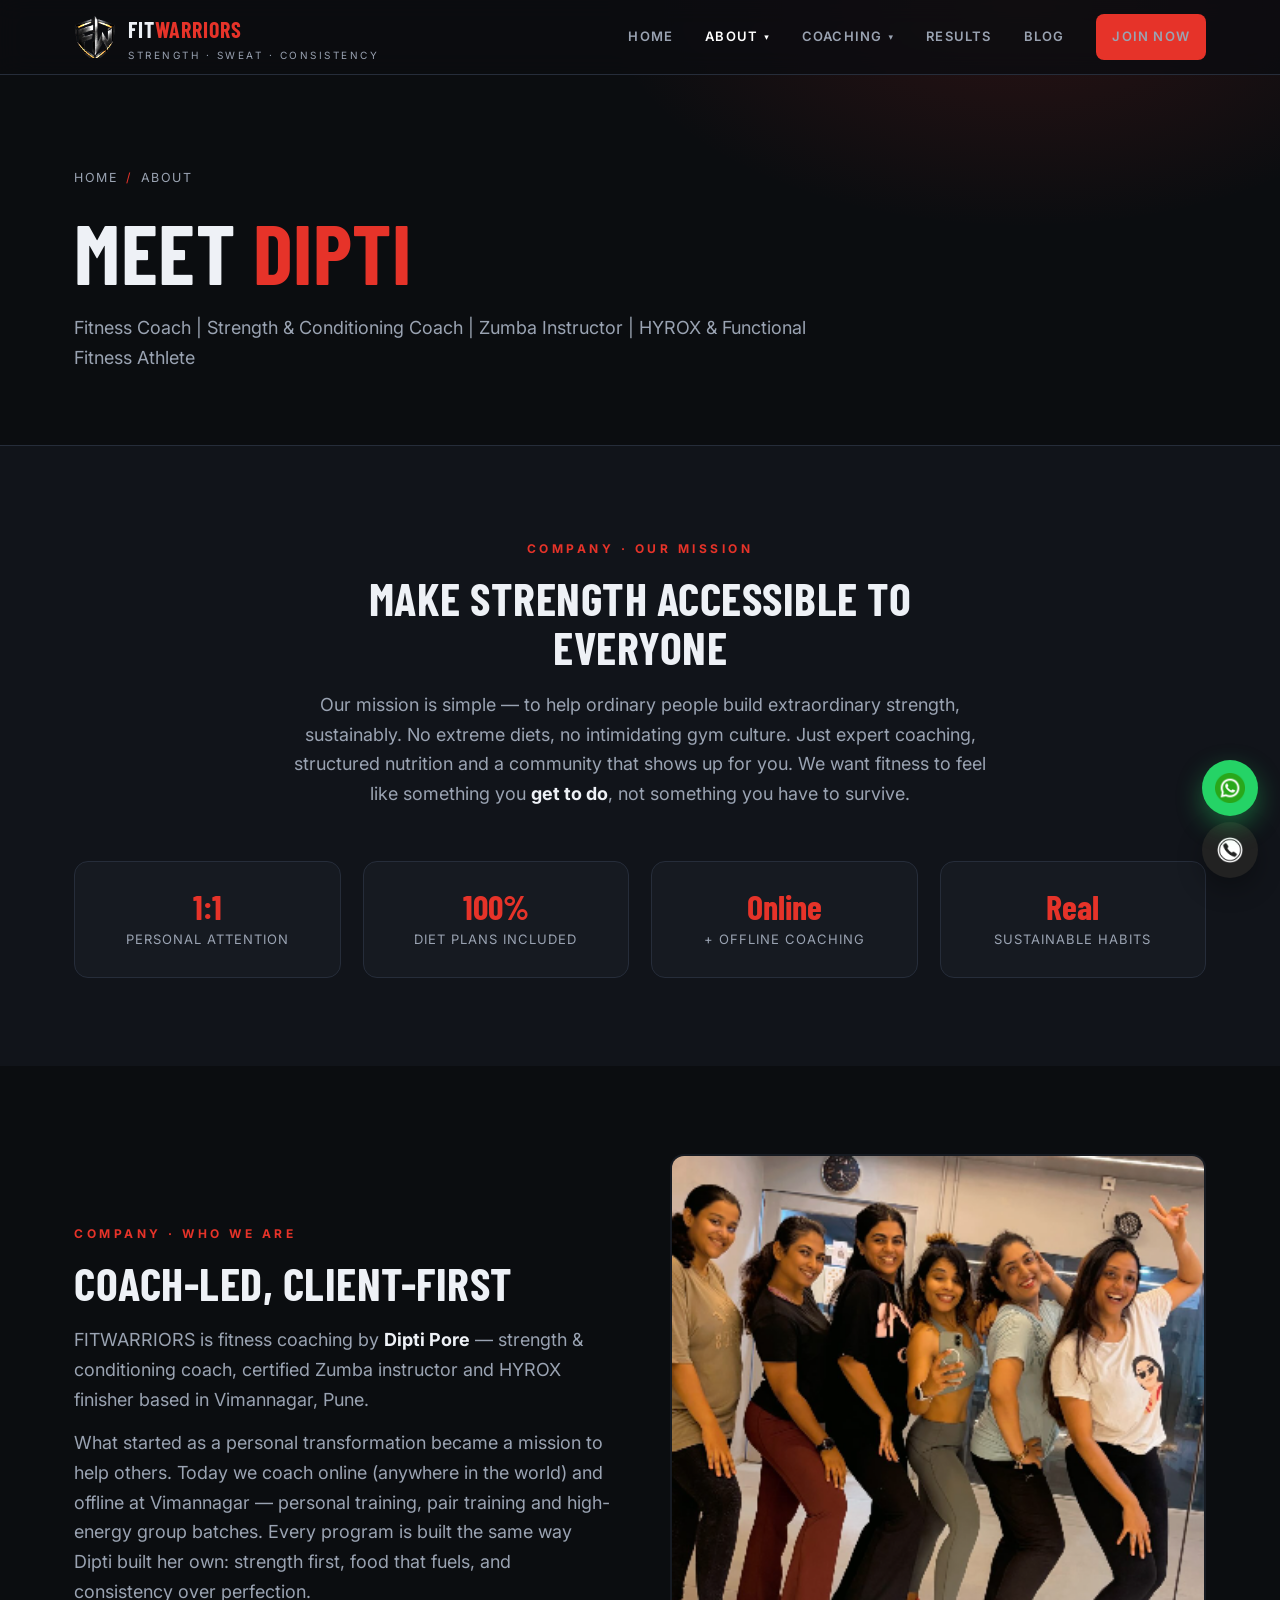
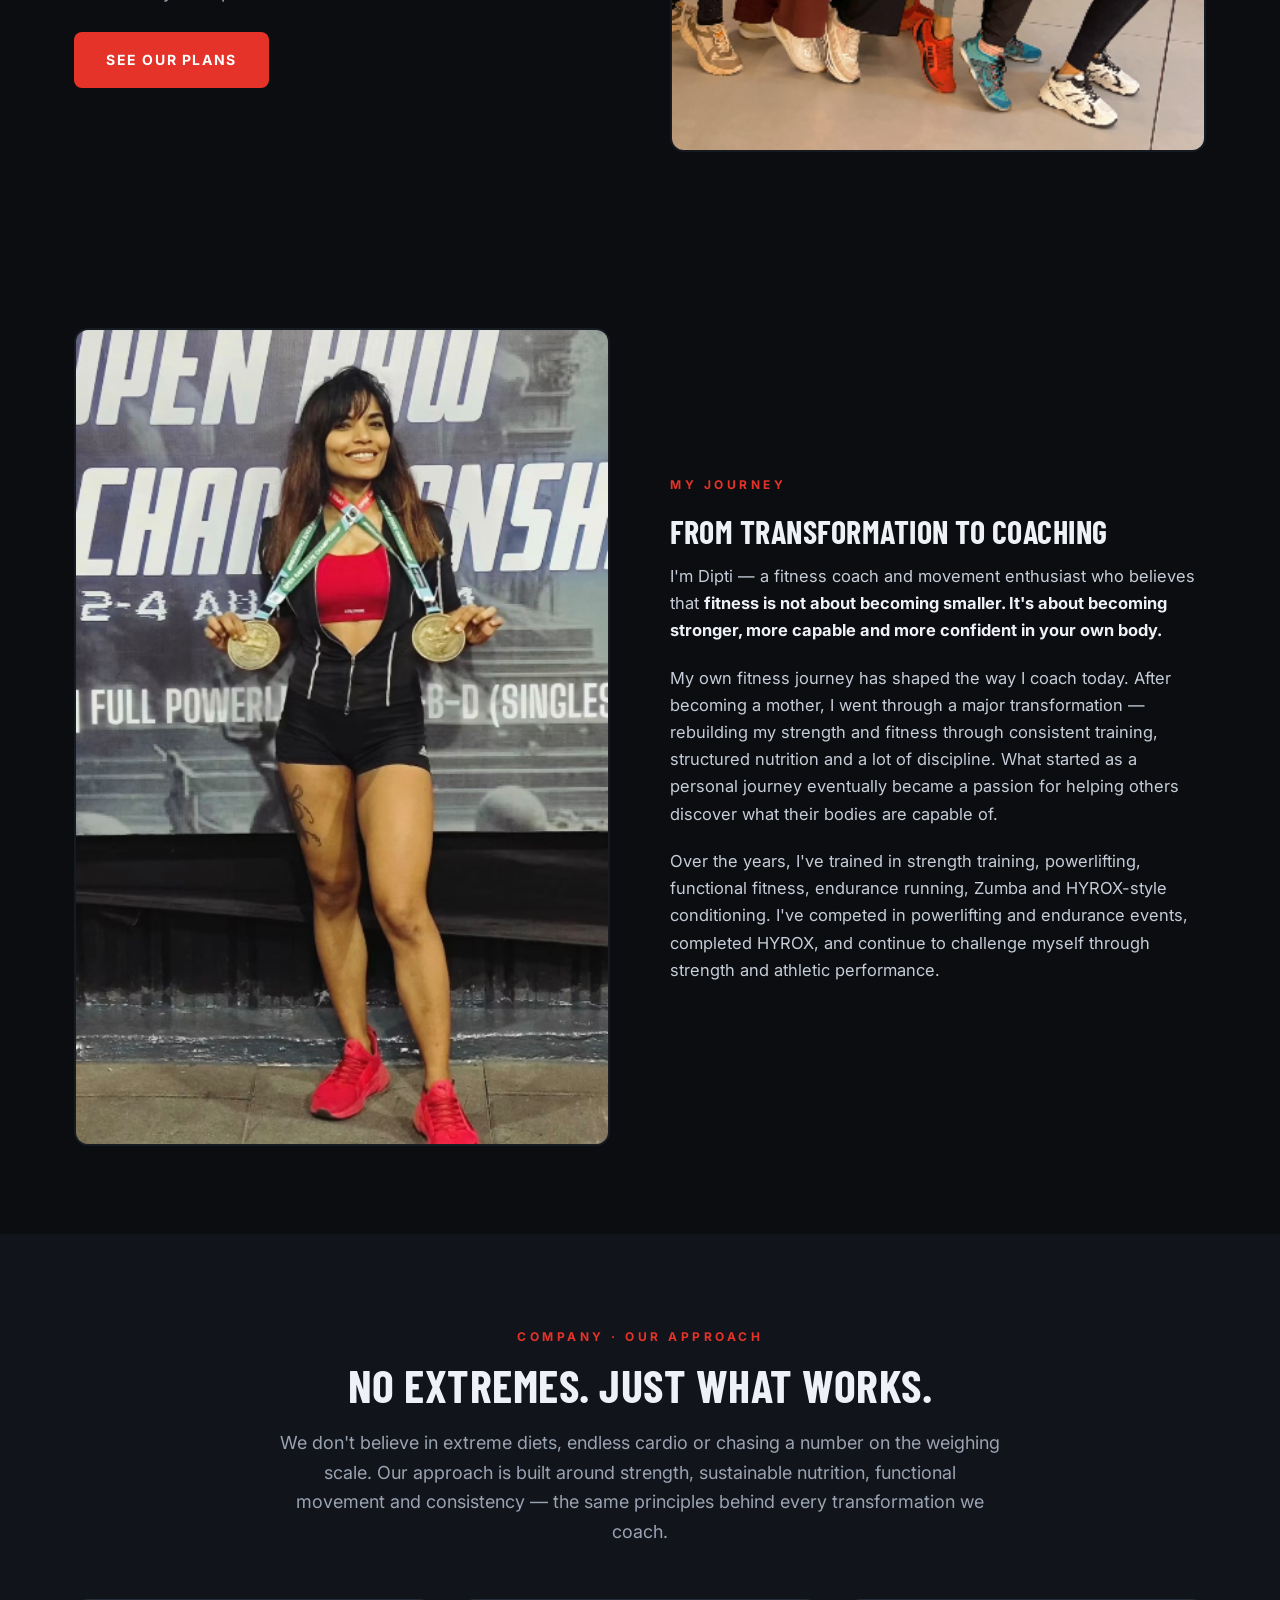
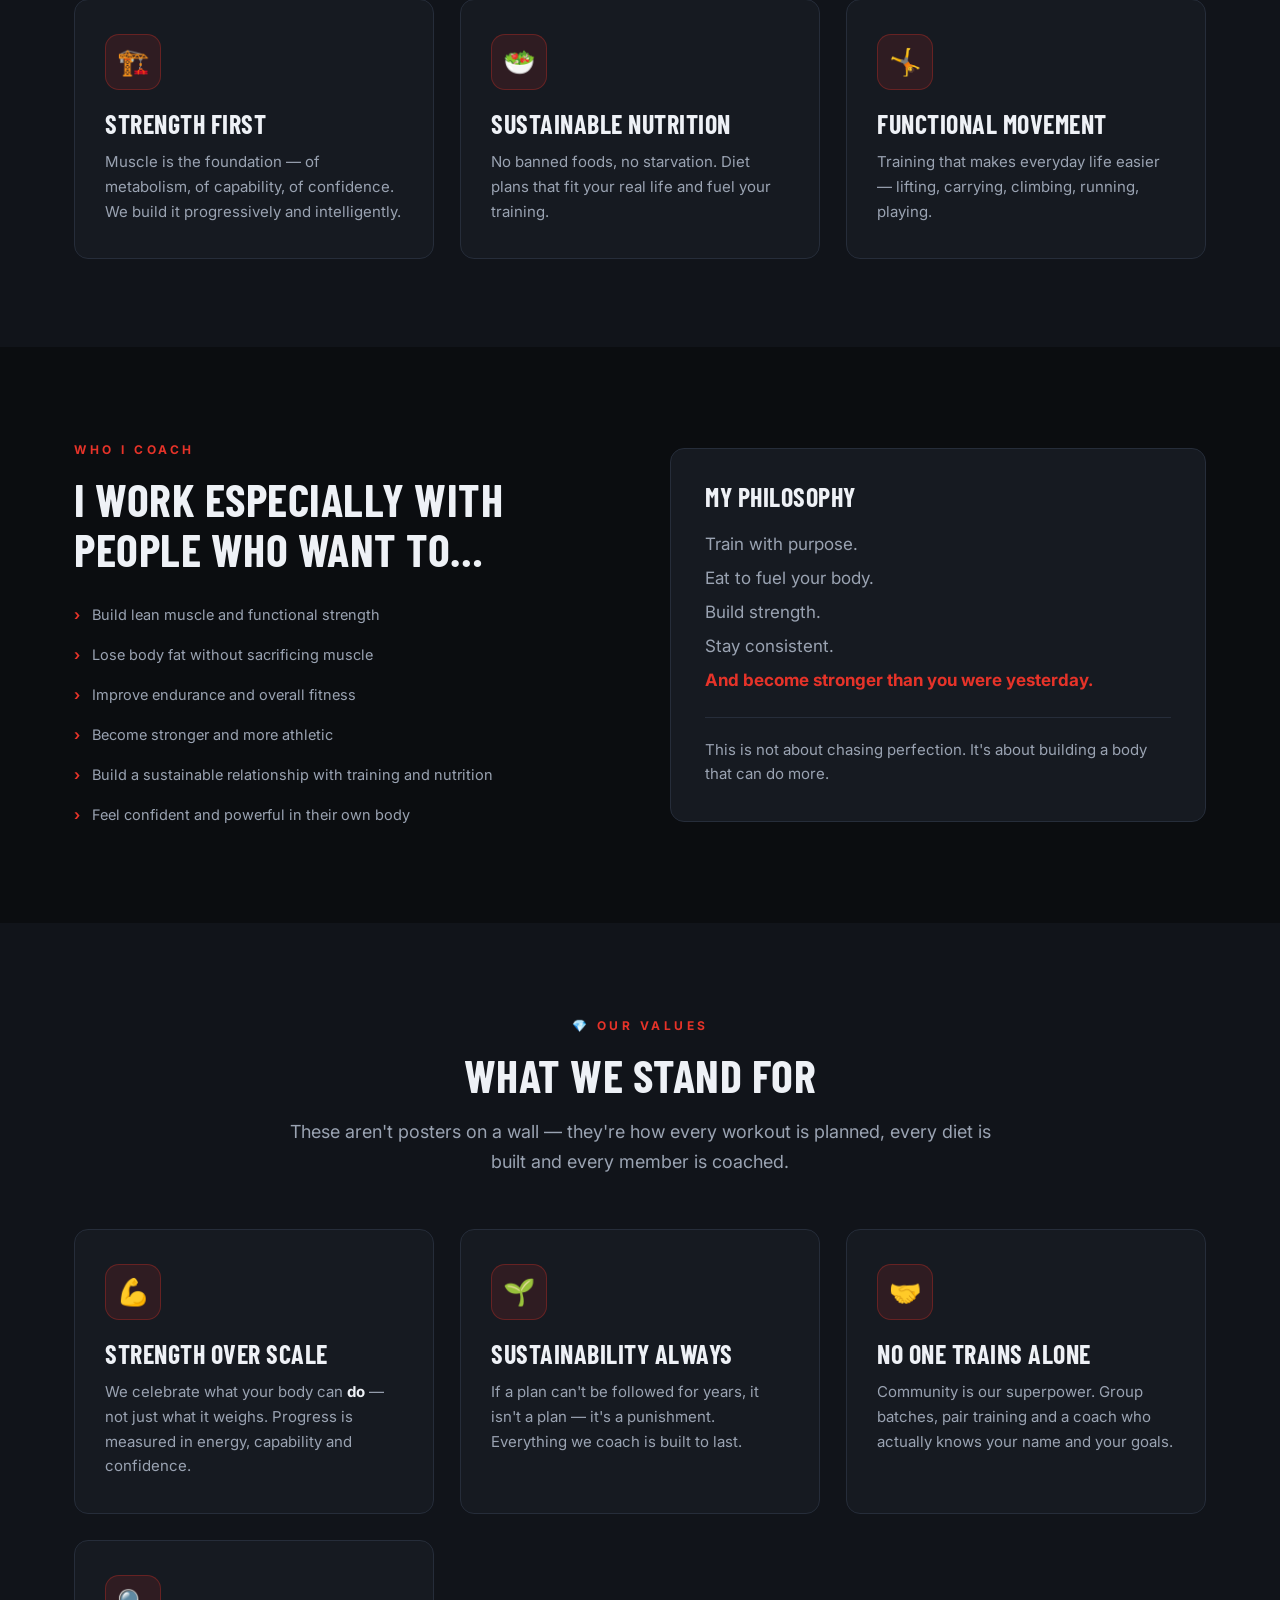
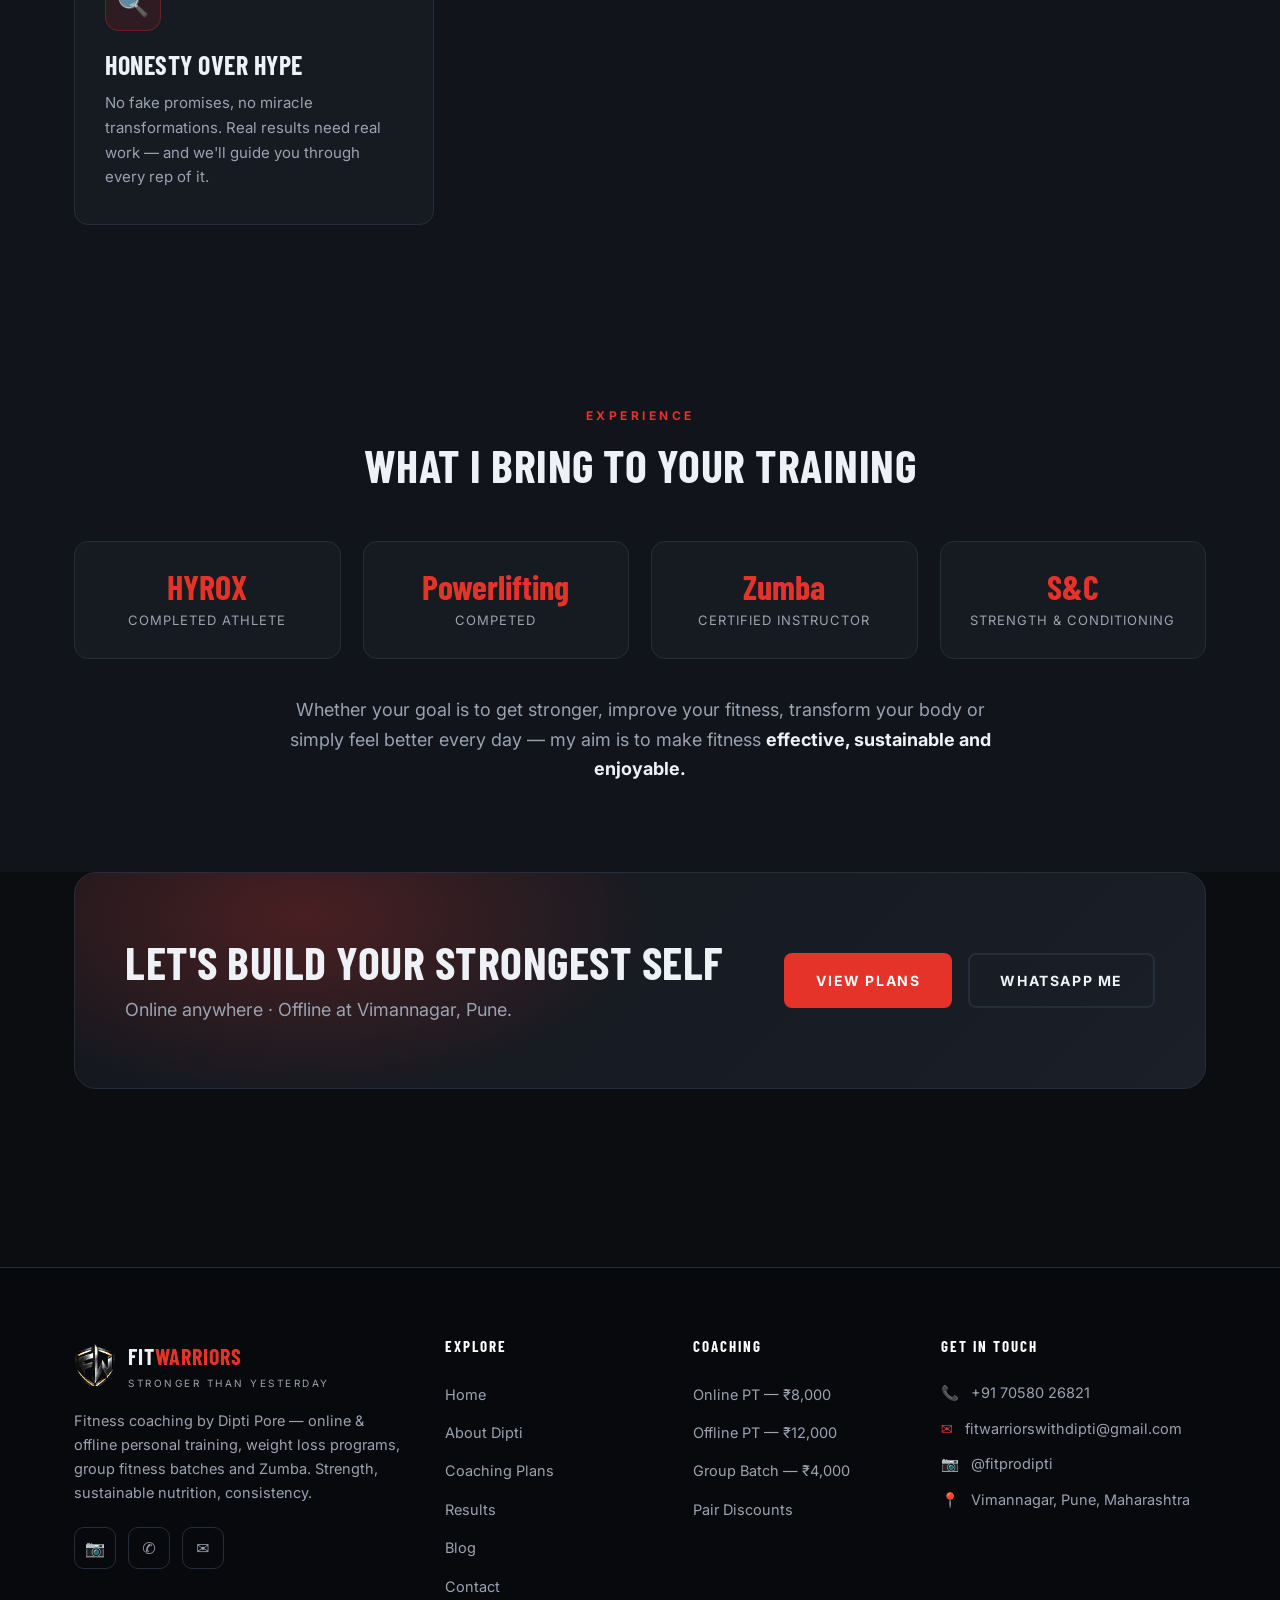
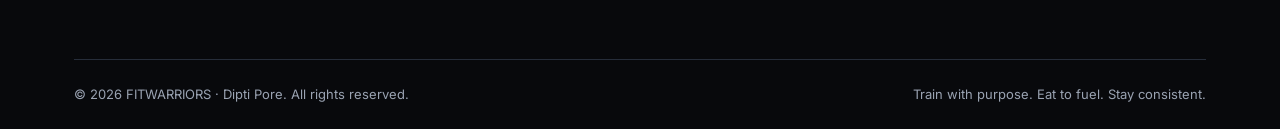
==== commit cf8b6b5a: "Add floating action buttons: WhatsApp, Instagram, Call - WhatsApp float button (whatsapp.png icon) -" ====
--- a/about.html
+++ b/about.html
@@ -305,7 +305,9 @@
     </div>
   </footer>
 
-  <a class="wa-float" href="https://wa.me/917058026821?text=Hi%20Dipti!%20I%20want%20to%20know%20more%20about%20your%20coaching%20plans." aria-label="Chat on WhatsApp">✆</a>
+  <a class="wa-float" href="https://wa.me/917058026821?text=Hi%20Dipti!%20I%20want%20to%20know%20more%20about%20your%20coaching%20plans." aria-label="Chat on WhatsApp"><img src="whatsapp.png" alt="WhatsApp"></a>
+  <a class="insta-float" href="https://instagram.com/fitprodipti" aria-label="Follow on Instagram"><img src="instagram.png" alt="Instagram"></a>
+  <a class="call-float" href="tel:+917058026821" aria-label="Call Dipti"><img src="phone.png" alt="Call"></a>
   <button class="to-top" aria-label="Back to top">↑</button>
 
   <script src="js/main.js"></script>
--- a/css/style.css
+++ b/css/style.css
@@ -651,15 +651,60 @@
 
 /* ---------- WhatsApp float ---------- */
 .wa-float {
+  position: fixed; right: 22px; bottom: 146px; z-index: 92;
+  width: 56px; height: 56px; border-radius: 50%;
+  background: #25d366;
+  display: flex; align-items: center; justify-content: center;
+  box-shadow: 0 10px 26px rgba(37, 211, 102, .4);
+  transition: transform .2s;
+  text-decoration: none;
+}
+.wa-float img {
+  width: 30px; height: 30px;
+  object-fit: contain;
+}
+.wa-float:hover { transform: scale(1.08); }
+
+/* ---------- Call float ---------- */
+.call-float {
   position: fixed; right: 22px; bottom: 22px; z-index: 90;
   width: 56px; height: 56px; border-radius: 50%;
-  background: #25d366;
-  display: grid; place-items: center;
-  font-size: 26px;
-  box-shadow: 0 10px 26px rgba(37, 211, 102, .4);
+  background: #222;
+  display: flex; align-items: center; justify-content: center;
+  box-shadow: 0 10px 26px rgba(0, 0, 0, .3);
   transition: transform .2s;
-}
-.wa-float:hover { transform: scale(1.08); }
+  text-decoration: none;
+}
+.call-float img {
+  width: 26px; height: 26px;
+  object-fit: contain;
+  filter: brightness(0) invert(1);
+}
+.call-float:hover { transform: scale(1.08); }
+
+/* ---------- Instagram float ---------- */
+.insta-float {
+  position: fixed; right: 22px; bottom: 84px; z-index: 91;
+  width: 56px; height: 56px; border-radius: 50%;
+  background: #e1306c;
+  display: flex; align-items: center; justify-content: center;
+  box-shadow: 0 10px 26px rgba(225, 48, 108, .4);
+  transition: transform .2s;
+  text-decoration: none;
+}
+.insta-float img {
+  width: 30px; height: 30px;
+  object-fit: contain;
+}
+.insta-float:hover { transform: scale(1.08); }
+
+/* Only show insta-float on home page */
+html:not([data-page="index"]) .insta-float {
+  display: none !important;
+}
+html:not([data-page="index"]) .wa-float {
+  bottom: 84px;
+}
 
 /* ---------- Reveal animation ---------- */
 .reveal { opacity: 0; transform: translateY(26px); transition: opacity .7s ease, transform .7s ease; }
